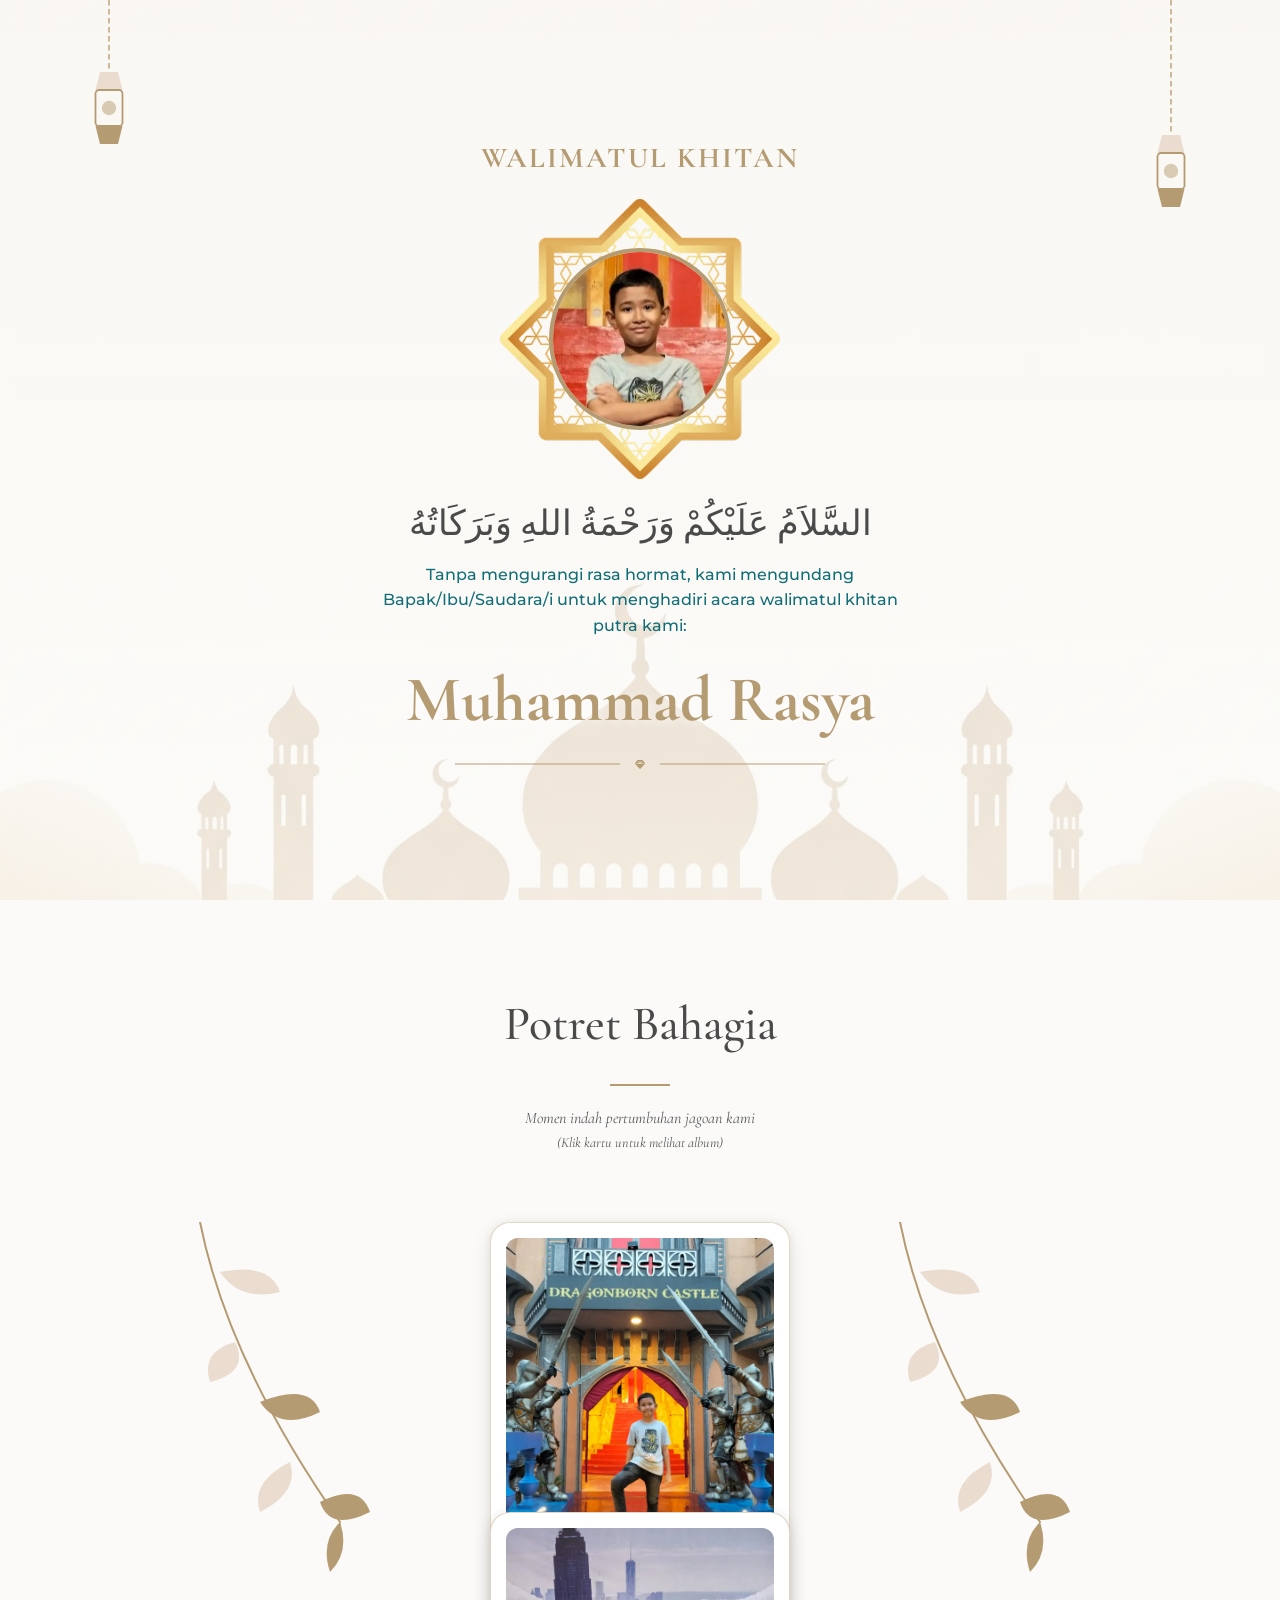
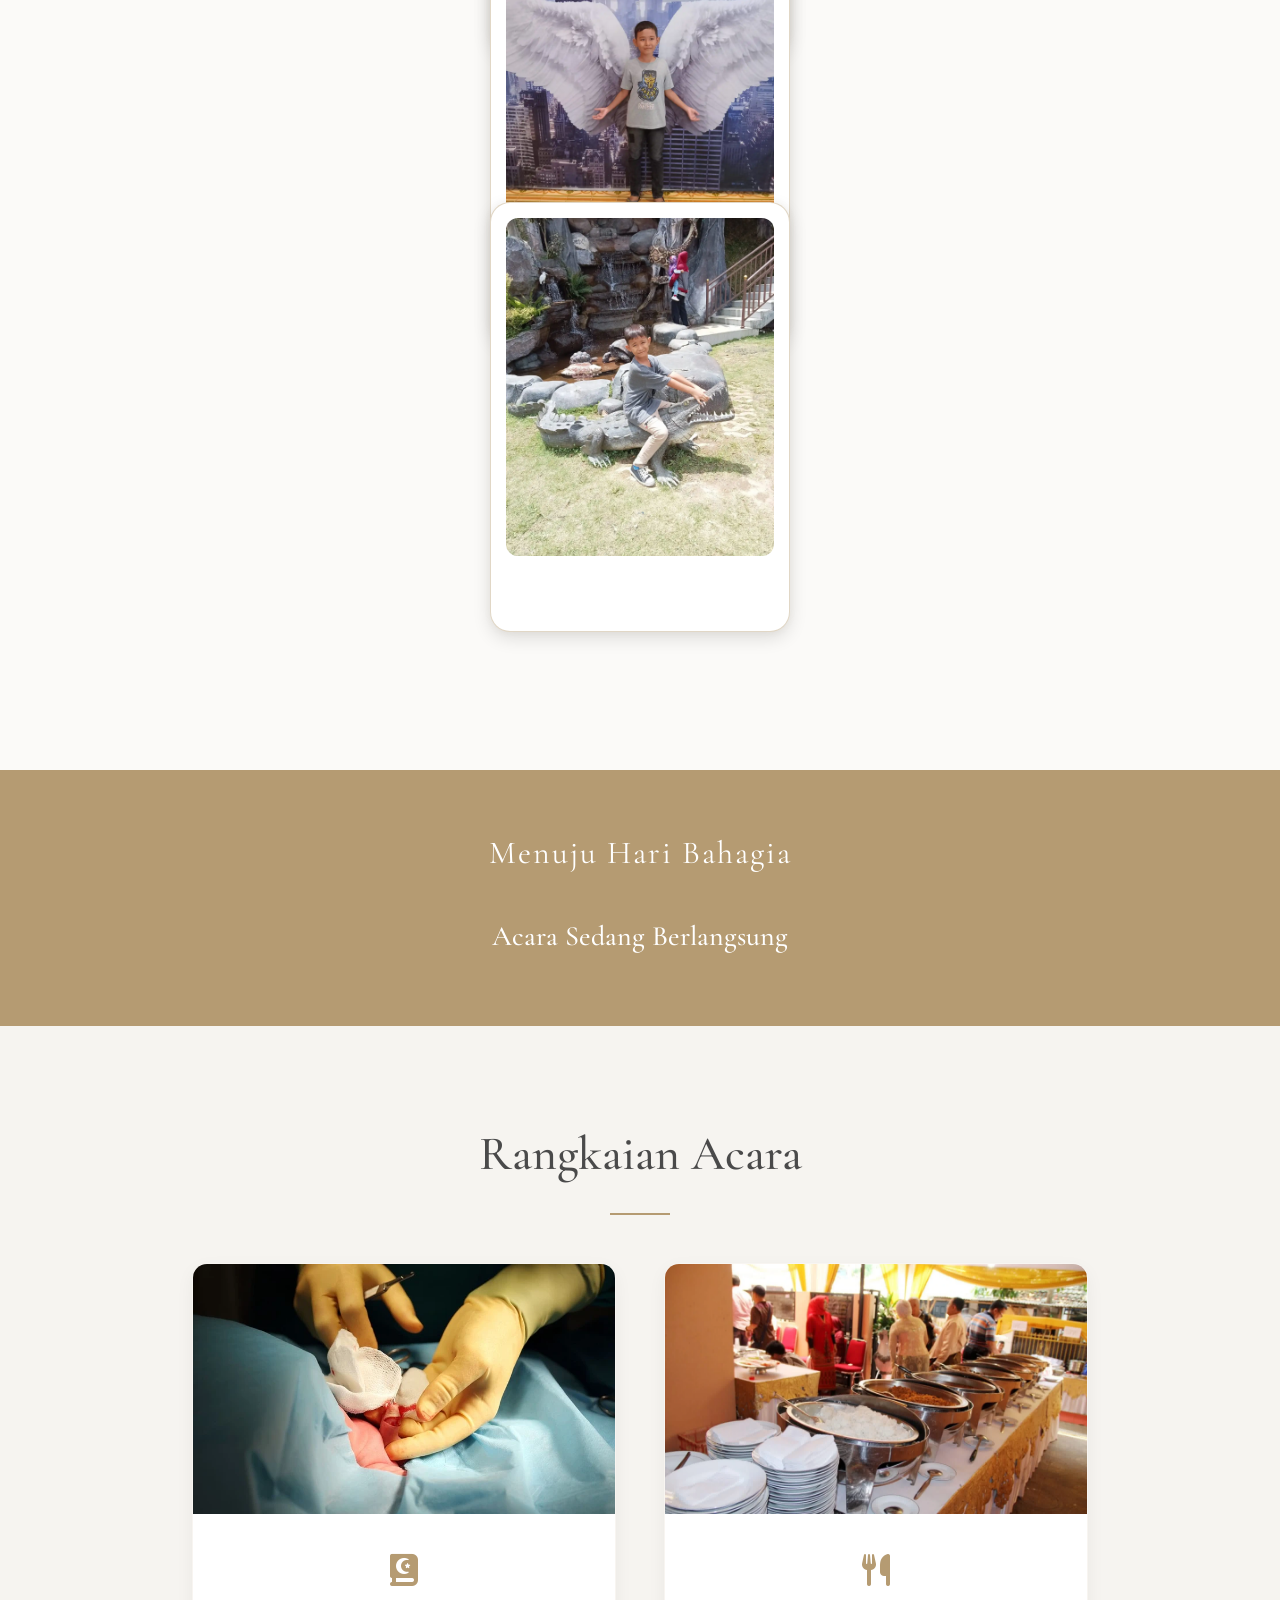
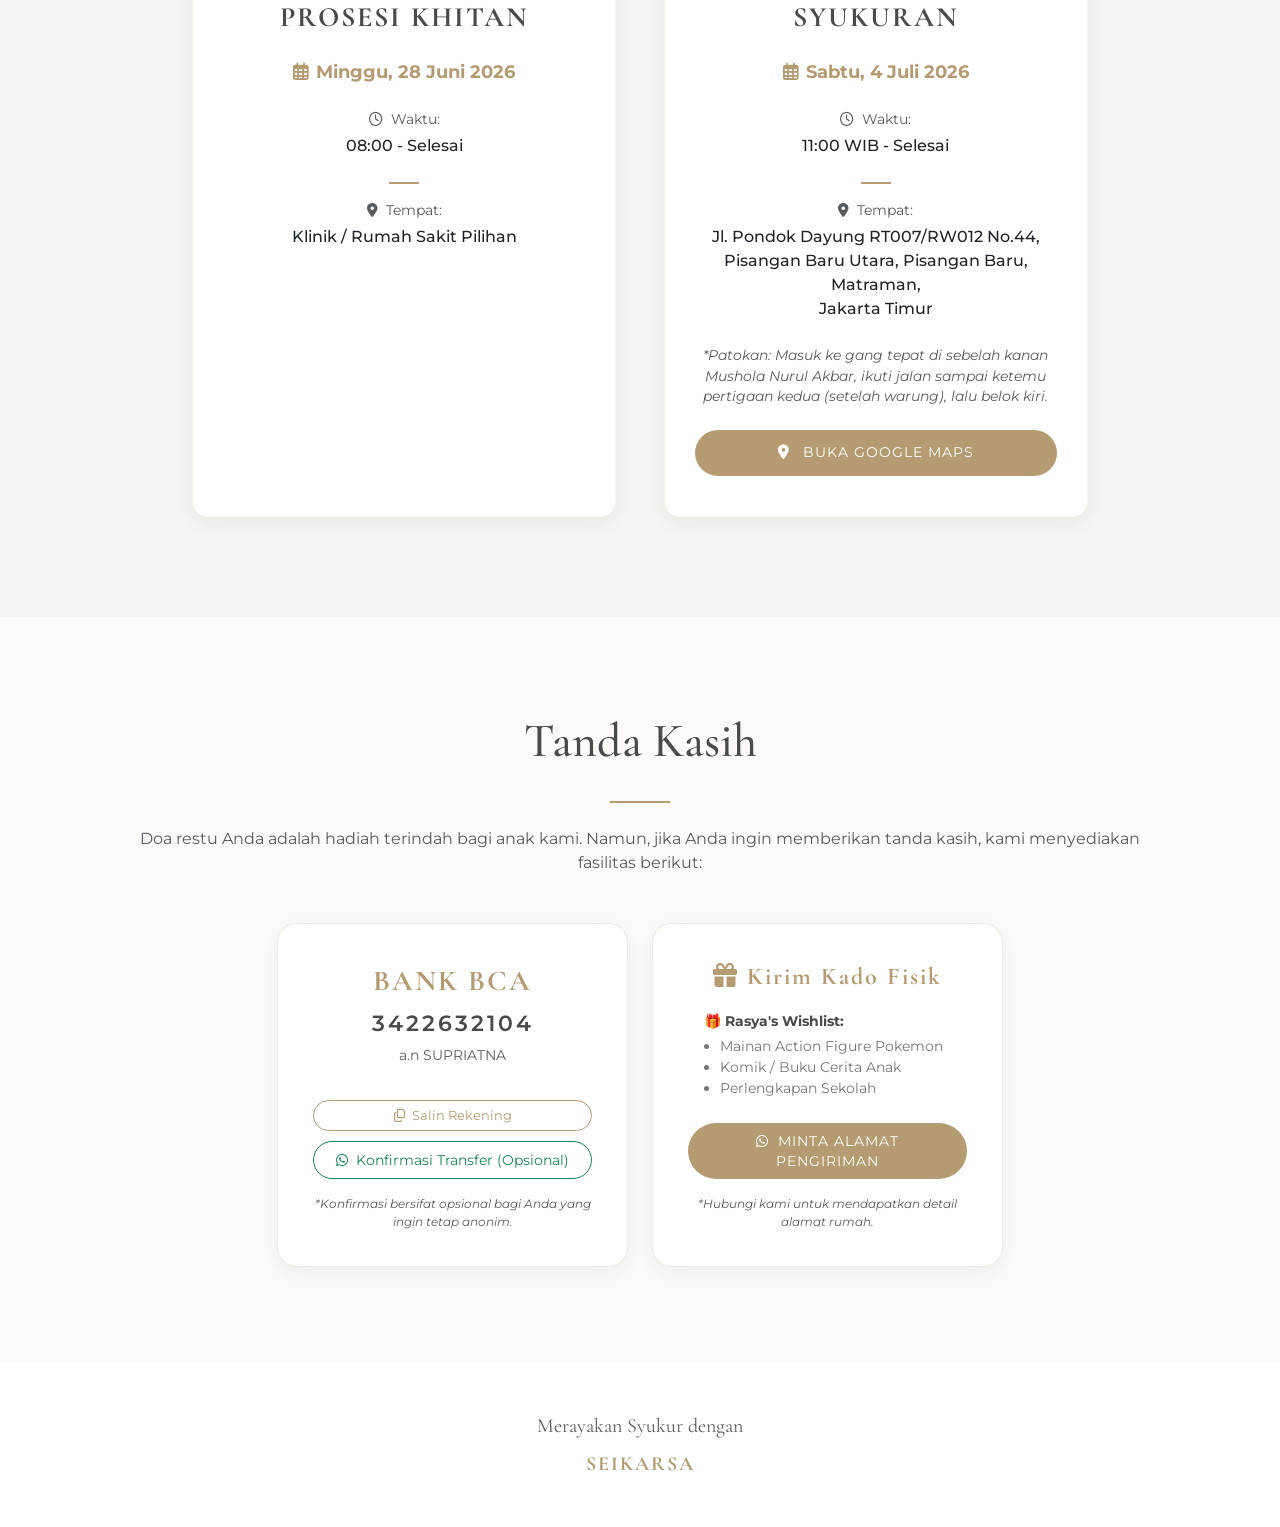
==== index.html @ 9af65dc1 "upload ulang 2" ====
<!DOCTYPE html>
<html lang="id">
<head>
    <meta charset="UTF-8">
    <meta name="viewport" content="width=device-width, initial-scale=1.0">
    <title>Walimatul Khitan Rasya</title>
    <link rel="icon" type="image/png" href="assets/img/logo-seikarsa.webp">
    <link href="https://cdn.jsdelivr.net/npm/bootstrap@5.3.0/dist/css/bootstrap.min.css" rel="stylesheet">
    <link rel="stylesheet" href="https://cdnjs.cloudflare.com/ajax/libs/font-awesome/6.4.0/css/all.min.css">   
    <link rel="preconnect" href="https://fonts.googleapis.com">
    <link rel="preconnect" href="https://fonts.gstatic.com" crossorigin>
    <link href="https://fonts.googleapis.com/css2?family=Cormorant+Garamond:ital,wght@0,300;0,400;0,600;1,400&family=Montserrat:wght@300;400;500;600&display=swap" rel="stylesheet">
    <link rel="stylesheet" href="assets/css/style.css">
    <link rel="preload" as="image" href="assets/img/bg-hero.webp">
</head>
<body>

    <!-- 1. 3D ENVELOPE (COVER) -->
    <!-- AKTIFKAN AMPLOP -->
    <div id="cover-screen" style="display: none;">
        <div class="envelope-wrapper" id="envelope" onclick="openEnvelopeFlap()">
            <div class="envelope-back"></div>
            <div class="envelope-paper">
                <div class="paper-content-inner">
                    <p class="text-uppercase font-serif paper-title" style="color: var(--primary-color);">Tasyakuran Khitanan</p>
                    <h2 class="font-serif paper-names" style="color: var(--dark-color);">Muhammad Rasya Putra Priyatna</h2>
                    <div class="divider small"></div>
                    <p class="text-muted small mb-3">Kepada Yth. Bapak/Ibu/Saudara/i</p>
                    <button class="btn-buka-surat" onclick="event.stopPropagation(); enterWebsite();">
                        <i class="fas fa-envelope-open-text me-2"></i> Buka Undangan
                    </button>
                </div>
            </div>
            <div class="envelope-front-left"></div>
            <div class="envelope-front-right"></div>
            <div class="envelope-front-bottom"></div>
            <div class="envelope-flap"><div class="wax-seal">R</div></div>
            <div class="click-guide font-serif"><i class="fas fa-hand-pointer me-2"></i>Klik segel untuk membuka</div>
        </div>
    </div>

    <!-- Tombol Musik -->
    <div class="music-btn paused" id="musicBtn" onclick="toggleAudio()" style="opacity: 0; pointer-events: none; transition: opacity 1s;">
        <i class="fas fa-compact-disc"></i>
    </div>
    <audio id="bgMusic" loop>
        <source src="https://www.bensound.com/bensound-music/bensound-memories.mp3" type="audio/mpeg">
    </audio>

    <!-- 2. HERO SECTION (TEMA KHITANAN ISLAMI) -->
    <section class="hero-section px-3" id="main-content">
        
        <!-- Ornamen Lampion Gantung Kiri -->
        <svg class="lantern lantern-left" viewBox="0 0 100 250" xmlns="http://www.w3.org/2000/svg">
            <line x1="50" y1="0" x2="50" y2="80" stroke="var(--primary-color)" stroke-width="1.5" stroke-dasharray="6,4"/>
            <path d="M40 80 L60 80 L65 100 L35 100 Z" fill="var(--primary-light)"/>
            <rect x="35" y="100" width="30" height="40" fill="transparent" stroke="var(--primary-color)" stroke-width="2" rx="4"/>
            <path d="M35 140 L65 140 L60 160 L40 160 Z" fill="var(--primary-color)"/>
            <circle cx="50" cy="120" r="8" fill="var(--primary-color)" opacity="0.5"/>
        </svg>

        <!-- Ornamen Lampion Gantung Kanan (Lebih Panjang) -->
        <svg class="lantern lantern-right" viewBox="0 0 100 350" xmlns="http://www.w3.org/2000/svg">
            <line x1="50" y1="0" x2="50" y2="150" stroke="var(--primary-color)" stroke-width="1.5" stroke-dasharray="6,4"/>
            <path d="M40 150 L60 150 L65 170 L35 170 Z" fill="var(--primary-light)"/>
            <rect x="35" y="170" width="30" height="40" fill="transparent" stroke="var(--primary-color)" stroke-width="2" rx="4"/>
            <path d="M35 210 L65 210 L60 230 L40 230 Z" fill="var(--primary-color)"/>
            <circle cx="50" cy="190" r="8" fill="var(--primary-color)" opacity="0.5"/>
        </svg>

        <!-- Container Inti (Class 'reveal' sudah dibuang) -->
        <div class="container text-center position-relative" style="z-index: 2;">
            
            <!-- Judul Atas (Masuk dari atas) -->
            <h3 class="font-serif fw-bold mb-4 text-uppercase anim-top delay-1" style="color: var(--primary-color); letter-spacing: 2px; font-size: clamp(1.2rem, 3vw, 1.8rem);">Walimatul Khitan</h3>
            
            <!-- Bingkai Foto Custom (Masuk sambil memutar) -->
            <div class="mandala-frame mb-4 mx-auto anim-rotate delay-2">
                <img src="assets/img/mandala-star.webp" alt="Frame Mandala" class="frame-img">
                <img src="assets/img/rasya-1.jpg" alt="Foto Jagoan" class="profile-img">
            </div>

            <!-- Teks Arab (Masuk dari kanan) -->
            <h2 class="mb-3 mt-4 anim-right delay-3" style="color: var(--dark-color); font-size: clamp(1.5rem, 4vw, 2.2rem); font-weight: normal;">السَّلاَمُ عَلَيْكُمْ وَرَحْمَةُ اللهِ وَبَرَكَاتُهُ</h2>

            <!-- Kalimat Pengantar (Masuk dari kiri) -->
            <p class="mb-4 mx-auto px-2 anim-left delay-4" style="max-width: 550px; line-height: 1.6; font-size: clamp(0.85rem, 2vw, 1rem); color: #116d76; font-weight: 500;">
                Tanpa mengurangi rasa hormat, kami mengundang Bapak/Ibu/Saudara/i untuk menghadiri acara walimatul khitan putra kami:
            </p>

            <!-- Nama Jagoan (Masuk dari bawah) -->
            <h1 class="names fw-bold mb-2 anim-bottom delay-5" style="color: var(--primary-color); font-size: clamp(2.5rem, 6vw, 4rem);">Muhammad Rasya</h1>

            <!-- Garis Hiasan Bawah (Memanjang dari tengah) -->
            <div class="ornate-divider mx-auto anim-expand delay-5" style="transform-origin: center; display: flex; justify-content: center; width: 0%; overflow: hidden;">
                <i class="fas fa-gem" style="font-size: 10px; color: var(--primary-color);"></i>
            </div>

        </div>
    </section>

    <!-- SECTION GALERI BERTUMPUK -->
    <section class="py-5 mt-5" style="overflow: hidden; background-color: var(--bg-color);">
        <div class="container">
            <div class="text-center scroll-fade-up mb-5">
                <h2 class="section-title font-serif">Potret Bahagia</h2>
                <div class="divider"></div>
                <p class="text-muted fst-italic font-serif px-3">Momen indah pertumbuhan jagoan kami <br> <small>(Klik kartu untuk melihat album)</small></p>
            </div>
            
            <div class="potret-wrapper">
                
                <!-- Ornamen Kiri -->
                <svg class="floral-ornament floral-left" viewBox="0 0 200 400" xmlns="http://www.w3.org/2000/svg">
                    <path d="M10,0 C30,100 80,200 150,300" fill="none" stroke="var(--primary-color)" stroke-width="2" stroke-linecap="round"/>
                    <path d="M30,50 Q80,40 90,70 Q50,80 30,50" fill="var(--primary-light)"/>
                    <path d="M45,120 Q10,130 20,160 Q60,150 45,120" fill="var(--primary-light)"/>
                    <path d="M70,180 Q120,160 130,190 Q90,210 70,180" fill="var(--primary-color)"/>
                    <path d="M100,240 Q60,260 70,290 Q110,270 100,240" fill="var(--primary-light)"/>
                    <path d="M130,280 Q170,260 180,290 Q140,310 130,280" fill="var(--primary-color)"/>
                    <path d="M150,300 Q160,330 140,350 Q130,320 150,300" fill="var(--primary-color)"/>
                </svg>

                <div class="stack-container">
                    <div class="stack-card-wrapper"><div class="stack-card" onclick="openLightbox('masa_kecil')"><img src="assets/img/rasya-2.webp" alt="Masa Kecil"><div class="stack-label"></div></div></div>
                    <div class="stack-card-wrapper"><div class="stack-card" onclick="openLightbox('hobi')"><img src="assets/img/rasya-3.webp" alt="Hobi Rasya"><div class="stack-label"></div></div></div>
                    <div class="stack-card-wrapper"><div class="stack-card" onclick="openLightbox('keluarga')"><img src="assets/img/rasya-4.webp" alt="Keluarga"><div class="stack-label"></div></div></div>
                    <!-- <div class="stack-card-wrapper"><div class="stack-card" onclick="openLightbox('senyum')"><img src="assets/img/rasya-5.webp" alt="Senyum Ceria"><div class="stack-label"></div></div></div> -->
                </div>

                <!-- Ornamen Kanan -->
                <svg class="floral-ornament floral-right" viewBox="0 0 200 400" xmlns="http://www.w3.org/2000/svg">
                    <path d="M10,0 C30,100 80,200 150,300" fill="none" stroke="var(--primary-color)" stroke-width="2" stroke-linecap="round"/>
                    <path d="M30,50 Q80,40 90,70 Q50,80 30,50" fill="var(--primary-light)"/>
                    <path d="M45,120 Q10,130 20,160 Q60,150 45,120" fill="var(--primary-light)"/>
                    <path d="M70,180 Q120,160 130,190 Q90,210 70,180" fill="var(--primary-color)"/>
                    <path d="M100,240 Q60,260 70,290 Q110,270 100,240" fill="var(--primary-light)"/>
                    <path d="M130,280 Q170,260 180,290 Q140,310 130,280" fill="var(--primary-color)"/>
                    <path d="M150,300 Q160,330 140,350 Q130,320 150,300" fill="var(--primary-color)"/>
                </svg>
            </div>
        </div>
    </section>

    <!-- Modal Lightbox Full Album -->
    <div id="lightbox" class="lightbox-overlay" onclick="closeLightbox(event)">
        <span class="close-lightbox" onclick="closeLightbox(event)">&times;</span>
        <span class="nav-arrow prev-arrow" onclick="changeImage(-1, event)">&#10094;</span>
        <div class="lightbox-content-wrapper">
            <img id="lightbox-img" src="" alt="Gallery Full">
            <div id="lightbox-caption" class="font-serif"></div>
            <div class="text-white mt-2 small" id="lightbox-counter"></div>
        </div>
        <span class="nav-arrow next-arrow" onclick="changeImage(1, event)">&#10095;</span>
    </div>

    <!-- 4. COUNTDOWN -->
    <section class="py-5 text-center text-white" style="background-color: var(--primary-color);">
        <div class="container py-3 reveal">
            <h2 class="font-serif fw-normal mb-5" style="letter-spacing: 2px;">Menuju Hari Bahagia</h2>
            <div class="row justify-content-center" id="countdown">
                <div class="col-3 col-md-2"><h2 id="days" class="font-serif fw-bold mb-0" style="font-size: clamp(2rem, 5vw, 3rem);">00</h2><small class="text-uppercase" style="letter-spacing: 2px;">Hari</small></div>
                <div class="col-3 col-md-2"><h2 id="hours" class="font-serif fw-bold mb-0" style="font-size: clamp(2rem, 5vw, 3rem);">00</h2><small class="text-uppercase" style="letter-spacing: 2px;">Jam</small></div>
                <div class="col-3 col-md-2"><h2 id="minutes" class="font-serif fw-bold mb-0" style="font-size: clamp(2rem, 5vw, 3rem);">00</h2><small class="text-uppercase" style="letter-spacing: 2px;">Menit</small></div>
                <div class="col-3 col-md-2"><h2 id="seconds" class="font-serif fw-bold mb-0" style="font-size: clamp(2rem, 5vw, 3rem);">00</h2><small class="text-uppercase" style="letter-spacing: 2px;">Detik</small></div>
            </div>
        </div>
    </section>

    <!-- 5. RANGKAIAN ACARA -->
    <section class="acara-section text-center" id="acara-section">
        <div class="container reveal">
            <h2 class="section-title font-serif acara-title">Rangkaian Acara</h2>
            <div class="divider mb-5"></div>
            <div class="row row-cols-1 row-cols-md-2 g-5 justify-content-center px-3">
                <div class="col col-lg-5 reveal-left">
                    <div class="acara-card">
                        <div class="acara-img-container"><img src="assets/img/khitanan.webp" alt="Khitanan" class="acara-img"></div>
                        <div class="acara-card-body">
                            <i class="fas fa-quran acara-icon"></i>
                            <h3 class="fw-bold mb-4 font-serif text-uppercase" style="letter-spacing: 2px;">Prosesi Khitan</h3>
                            
                            <!-- Tambahan Tanggal -->
                            <p class="fw-bold mb-4" style="color: var(--primary-color); font-size: 1.1rem;">
                                <i class="far fa-calendar-alt me-2"></i>Minggu, 28 Juni 2026
                            </p>

                            <p class="text-muted small mb-1"><i class="far fa-clock me-1"></i> Waktu:</p>
                            <p class="fw-medium text-dark mb-4">08:00 - Selesai</p>
                            <div class="divider small my-3"></div>
                            <p class="text-muted small mb-1"><i class="fas fa-map-marker-alt me-1"></i> Tempat:</p>
                            <p class="fw-medium text-dark mb-0">Klinik / Rumah Sakit Pilihan</p>
                        </div>
                    </div>
                </div>
                <div class="col col-lg-5 reveal-right">
                    <div class="acara-card">
                        <div class="acara-img-container"><img src="assets/img/syukuran.webp" alt="Syukuran" class="acara-img"></div>
                        <div class="acara-card-body">
                            <i class="fas fa-utensils acara-icon"></i>
                            <h3 class="fw-bold mb-4 font-serif text-uppercase" style="letter-spacing: 2px;">Syukuran</h3>
                            
                            <!-- Tambahan Tanggal -->
                            <p class="fw-bold mb-4" style="color: var(--primary-color); font-size: 1.1rem;">
                                <i class="far fa-calendar-alt me-2"></i>Sabtu, 4 Juli 2026
                            </p>

                            <p class="text-muted small mb-1"><i class="far fa-clock me-1"></i> Waktu:</p>
                            <p class="fw-medium text-dark mb-4">11:00 WIB - Selesai</p>
                            <div class="divider small my-3"></div>
                            <p class="text-muted small mb-1"><i class="fas fa-map-marker-alt me-1"></i> Tempat:</p>
                            <p class="fw-medium text-dark mb-4">Jl. Pondok Dayung RT007/RW012 No.44, Pisangan Baru Utara, Pisangan Baru, Matraman, <br> Jakarta Timur</p>
                            
                            <!-- Teks patokan tambahan -->
                            <p class="small text-muted fst-italic mb-3" style="font-size: 0.85rem;">
                                *Patokan: Masuk ke gang tepat di sebelah kanan Mushola Nurul Akbar, ikuti jalan sampai ketemu pertigaan kedua (setelah warung), lalu belok kiri.
                            </p>

                            <!-- Tombol Maps -->
                            <a href="https://maps.app.goo.gl/WzJ2C2fzHNLzPMZr6" target="_blank" class="btn-gold mt-2 w-100">
                                <i class="fas fa-map-marker-alt me-2"></i> BUKA GOOGLE MAPS
                            </a>
                        </div>
                    </div>
                </div>
            </div>
        </div>
    </section>
    <!-- 6. TANDA KASIH (GIFT) -->
    <section class="py-5" style="background-color: var(--bg-color);">
        <div class="container text-center py-5 reveal">
            <h2 class="section-title font-serif">Tanda Kasih</h2>
            <div class="divider mb-4"></div>
            <p class="text-muted mb-5 px-md-5">Doa restu Anda adalah hadiah terindah bagi anak kami. Namun, jika Anda ingin memberikan tanda kasih, kami menyediakan fasilitas berikut:</p>
            
            <div class="row justify-content-center g-4 mx-auto" style="max-width: 900px;">
                
                <!-- KOTAK 1: TRANSFER BANK (Amplop Digital) -->
                <div class="col-12 col-md-5">
                    <div class="gift-card h-100 d-flex flex-column justify-content-center">
                        <div class="gift-bank-name">BANK BCA</div>
                    <div class="gift-rek" id="rek1">3422632104</div>
                    <div class="text-muted small mb-3">a.n SUPRIATNA</div>
                        
                        <div class="d-flex flex-column mt-auto" style="gap: 10px;">
                            <button class="btn-copy-small w-100" onclick="copyRekening('rek1')">
                                <i class="far fa-copy me-1"></i> Salin Rekening
                            </button>
                            
                            <!-- Tombol Konfirmasi WA (Opsional) -->
                            <a href="https://api.whatsapp.com/send?phone=6281219428263&text=Assalamu%27alaikum%2C%20saya%20sudah%20transfer%20tanda%20kasih%20untuk%20Rasya%20atas%20nama%20%5BIsi%20Nama%20Anda%5D.%20Semoga%20berkah%21" target="_blank" class="btn btn-outline-success rounded-pill w-100 py-2" style="font-size: 0.85rem; transition: 0.3s;">
                                <i class="fab fa-whatsapp me-1"></i> Konfirmasi Transfer (Opsional)
                            </a>
                        </div>
                        <p class="mt-3 text-muted fst-italic mb-0" style="font-size: 0.75rem;">*Konfirmasi bersifat opsional bagi Anda yang ingin tetap anonim.</p>
                    </div>
                </div>

                <!-- KOTAK 2: KADO FISIK (Sistem Keamanan Level 2) -->
                <div class="col-12 col-md-5">
                    <div class="gift-card h-100 d-flex flex-column justify-content-center">
                        <div class="gift-bank-name mb-3" style="font-size: 1.5rem;"><i class="fas fa-gift me-2"></i>Kirim Kado Fisik</div>
                        
                        <!-- Wishlist Rasya -->
                        <div class="text-muted small mb-4 text-start px-md-3">
                            <strong style="color: var(--dark-color);">🎁 Rasya's Wishlist:</strong><br>
                            <ul class="mb-0 ps-3 mt-1" style="color: #777;">
                                <li>Mainan Action Figure Pokemon</li>
                                <li>Komik / Buku Cerita Anak</li>
                                <li>Perlengkapan Sekolah</li>
                            </ul>
                        </div>
                        
                        <div class="d-flex flex-column mt-auto">
                            <!-- Tombol Minta Alamat -->
                            <a href="https://api.whatsapp.com/send?phone=6281219428263&text=Assalamu%27alaikum%2C%20saya%20ingin%20mengirimkan%20kado%20fisik%20untuk%20Rasya.%20Boleh%20minta%20info%20alamat%20lengkapnya%3F" target="_blank" class="btn-gold rounded-pill w-100 py-2 text-center" style="font-size: 0.85rem; padding: 5px 15px;">
                                <i class="fab fa-whatsapp me-1"></i> Minta Alamat Pengiriman
                            </a>
                        </div>
                        <p class="mt-3 text-muted fst-italic mb-0" style="font-size: 0.75rem;">*Hubungi kami untuk mendapatkan detail alamat rumah.</p>
                    </div>
                </div>

            </div>
        </div>
    </section>


    <footer class="text-center py-5" style="background-color: white;">
        <p class="mb-0 text-muted font-serif fs-5">Merayakan Syukur dengan <br><span class="fw-bold mt-2 d-inline-block" style="color: var(--primary-color); letter-spacing: 2px;">SEIKARSA</span></p>
    </footer>

    <script src="https://cdn.jsdelivr.net/npm/bootstrap@5.3.0/dist/js/bootstrap.bundle.min.js"></script>
    <script src="assets/js/main.js" defer></script>
</body>
</html>
---- assets/css/style.css ----
:root {
            --primary-color: #b59b72; 
            --primary-light: #eaddcf; 
            --dark-color: #4a4a4a;
            --bg-color: #fbfaf8; 
            --card-bg: #ffffff;
            --envelope-bg: #a68c69; 
            --envelope-dark: #8c7353;
            --envelope-light: #bfaa87;
        }

        html { scroll-behavior: smooth; overflow-x: hidden; }
        body { font-family: 'Montserrat', sans-serif; background-color: var(--bg-color); color: var(--dark-color); overflow-x: hidden; overflow-y: hidden; }
        h1, h2, h3, .font-serif { font-family: 'Cormorant Garamond', serif; }

        .fs-small{
        font-size:0.75rem;
        }

        .text-gold{
        color:var(--primary-color);
        }

        .letter-spacing-2{
        letter-spacing:2px;
        }

        /* =========================================
           SCROLL ANIMATIONS (Dioptimalkan via JS Observer)
           ========================================= */
        .reveal { opacity: 0; transform: translateY(50px); transition: all 0.8s cubic-bezier(0.5, 0, 0, 1); }
        .reveal.active { opacity: 1; transform: translateY(0); }
        
        .reveal-left { opacity: 0; transform: translateX(-50px); transition: all 0.8s cubic-bezier(0.5, 0, 0, 1); }
        .reveal-left.active { opacity: 1; transform: translateX(0); }
        
        .reveal-right { opacity: 0; transform: translateX(50px); transition: all 0.8s cubic-bezier(0.5, 0, 0, 1); }
        .reveal-right.active { opacity: 1; transform: translateX(0); }

        .reveal-zoom { opacity: 0; transform: scale(0.8); transition: all 0.8s cubic-bezier(0.5, 0, 0, 1); }
        .reveal-zoom.active { opacity: 1; transform: scale(1); }

        /* =========================================
           3D ENVELOPE ANIMATION
           ========================================= */
        #cover-screen {
            position: fixed; top: 0; left: 0; width: 100vw; height: 100vh;
            background: linear-gradient(rgba(0,0,0,0.7), rgba(0,0,0,0.9)), url('https://images.unsplash.com/photo-1584551246679-0daf3d275d05?q=80&w=2070&auto=format&fit=crop') center/cover;
            z-index: 9999; display: flex; justify-content: center; align-items: center;
            transition: opacity 1s ease, transform 1s ease, visibility 1s ease; 
            width: 100vw; 
            height: 100dvh;
        }
        /* =========================================
           POTRET BAHAGIA (STACKED CARDS + DEKORASI BUNGA LEMES)
           ========================================= */
        .potret-wrapper { position: relative; max-width: 900px; margin: 0 auto; display: flex; justify-content: center; }

        .floral-ornament { position: absolute; top: 20px; width: 200px; height: auto; z-index: 1; opacity: 1; pointer-events: none; }
        .floral-left { left: 0; transform-origin: top left; animation: lemesLeft 6s ease-in-out infinite; }
        .floral-right { right: 0; transform-origin: top right; animation: lemesRight 7s ease-in-out infinite; }

        @media (max-width: 768px) {
            .floral-ornament { width: 120px; opacity: 1; } 
            .floral-left { left: -20px; } .floral-right { right: -20px; }
        }

        .stack-container { margin: 0 auto; max-width: 500px; padding-bottom: 250px; width: 100%; position: relative; z-index: 5; }
        
        /* Modifikasi transisi wrapper agar mendukung scale */
        .stack-card-wrapper { display: flex; justify-content: center; align-items: center; position: relative; padding-top: 20px; margin-bottom: -160px; transition: transform 0.5s cubic-bezier(0.175, 0.885, 0.32, 1.275), z-index 0.1s; will-change: transform; }
        
        .stack-card-wrapper:nth-child(1) { z-index: 1; } .stack-card-wrapper:nth-child(2) { z-index: 2; } .stack-card-wrapper:nth-child(3) { z-index: 3; } .stack-card-wrapper:nth-child(4) { z-index: 4; }
        
        /* Auto Focus: Diperkecil menjadi 1.05 agar tidak kegedean */
        .stack-card-wrapper.focus-card {
            z-index: 50 !important;
            transform: scale(1.05); 
        }
        .stack-card-wrapper.focus-card .stack-card {
            box-shadow: 0 6px 18px rgba(0,0,0,0.22), 0 0 12px rgba(181, 155, 114, 0.25);
            border-color: var(--primary-color);
        }

        .stack-card { width: 300px; height: 430px; display: flex; flex-direction: column; justify-content: center; align-items: center; border-radius: 20px; background: var(--card-bg); border: 1px solid rgba(181, 155, 114, 0.4); box-shadow: 0 6px 18px rgba(0, 0, 0, 0.12), 0 0 8px rgba(181, 155, 114, 0.08); transform-origin: center center; padding: 15px; cursor: pointer; animation: cardPopUp linear both; animation-timeline: view(); animation-range: entry 10% cover 60%; transition: box-shadow 0.4s ease; will-change: transform; }
        .stack-card img { width: 100%; height: 85%; object-fit: cover; border-radius: 12px; pointer-events: none; }
        .stack-label { height: 15%; display: flex; align-items: center; justify-content: center; font-family: 'Cormorant Garamond', serif; color: var(--primary-color); font-size: 1.2rem; letter-spacing: 2px; text-transform: uppercase; font-weight: 600; }
        
        /* MENGHILANGKAN OPACITY: Dibuat solid 100% dari awal sampai akhir */
        @keyframes cardPopUp { from { transform: translateY(200px) rotate(0deg); } to { transform: translateY(0px) rotate(-8deg); } }
        .stack-card-wrapper:nth-child(even) .stack-card { animation: cardPopUpRight linear both; animation-timeline: view(); animation-range: entry 10% cover 60%; }
        @keyframes cardPopUpRight { from { transform: translateY(200px) rotate(0deg); } to { transform: translateY(0px) rotate(8deg); } }

        /* LIGHTBOX GALLERY CATEGORY */
        .lightbox-overlay { display: none; position: fixed; z-index: 999999; left: 0; top: 0; width: 100%; height: 100%; background-color: rgba(0, 0, 0, 0.9); backdrop-filter: blur(5px); justify-content: center; align-items: center; opacity: 0; transition: opacity 0.4s ease; }
        .lightbox-overlay.show { display: flex; opacity: 1; }
        .lightbox-content-wrapper { position: relative; text-align: center; max-width: 90%; max-height: 85vh; }
        #lightbox-img { max-width: 100%; max-height: 75vh; border-radius: 10px; box-shadow: 0 0 15px rgba(0,0,0,0.35); border: 2px solid var(--primary-color); object-fit: contain; animation: zoomInLightBox 0.3s ease; }
        @keyframes zoomInLightBox { from { transform: scale(0.9); opacity: 0; } to { transform: scale(1); opacity: 1; } }
        #lightbox-caption { color: white; font-size: 1.5rem; margin-top: 15px; letter-spacing: 3px; text-transform: uppercase; text-shadow: 0 2px 4px rgba(0,0,0,0.8); }
        .close-lightbox { position: absolute; top: 20px; right: 30px; color: white; font-size: 45px; cursor: pointer; z-index: 100000; transition: color 0.3s, transform 0.3s; }
        .close-lightbox:hover { color: var(--primary-color); transform: scale(1.1); }
        .nav-arrow { cursor: pointer; position: absolute; top: 50%; transform: translateY(-50%); width: 50px; height: 50px; display: flex; justify-content: center; align-items: center; color: white; font-size: 25px; transition: all 0.3s; user-select: none; background-color: rgba(255, 255, 255, 0.1); border: 1px solid rgba(255, 255, 255, 0.3); border-radius: 50%; z-index: 100000; }
        .nav-arrow:hover { background-color: var(--primary-color); border-color: var(--primary-color); box-shadow: 0 0 15px rgba(181, 155, 114, 0.5); }
        .prev-arrow { left: 30px; } .next-arrow { right: 30px; }
        @media (max-width: 768px) { .nav-arrow { width: 40px; height: 40px; font-size: 20px; } .prev-arrow { left: 10px; } .next-arrow { right: 10px; } }
        .fade-out-cover { opacity: 0 !important; transform: scale(1.05); visibility: hidden; pointer-events: none; }

        .envelope-wrapper { position: relative; width: 90vw; max-width: 650px; height: 60vw; max-height: 400px; perspective: 1500px; margin: 0 auto; }
        .envelope-back { position: absolute; top: 0; left: 0; width: 100%; height: 100%; background-color: #5c4b37; border-radius: 8px; box-shadow: 0 10px 25px rgba(0,0,0,0.35); z-index: 1; }
        .envelope-paper {
            position: absolute; top: 5%; left: 5%; width: 90%; height: 90%; background-color: #fff;
            border-radius: 8px; z-index: 2; display: flex; flex-direction: column; justify-content: center; align-items: center; text-align: center; box-shadow: 0 0 15px rgba(0,0,0,0.3); padding: 20px;
        }
        .paper-content-inner { opacity: 0; transform: translateY(15px); transition: opacity 0.6s ease, transform 0.6s ease; width: 100%; }
        .paper-title { font-size: clamp(0.8rem, 2vw, 1.1rem); margin-bottom: 5px; }
        .paper-names { font-size: clamp(1.8rem, 6vw, 3.2rem); margin: 10px 0; font-weight: 600; }

        .envelope-front-left { position: absolute; top: 0; left: 0; width: 100%; height: 100%; pointer-events: none; background-color: var(--envelope-bg); clip-path: polygon(0 0, 52% 50%, 0 100%); z-index: 3; border-radius: 8px 0 0 8px; }
        .envelope-front-right { position: absolute; top: 0; left: 0; width: 100%; height: 100%; pointer-events: none; background-color: var(--envelope-bg); clip-path: polygon(100% 0, 100% 100%, 48% 50%); z-index: 3; border-radius: 0 8px 8px 0; }
        .envelope-front-bottom { position: absolute; top: 0; left: 0; width: 100%; height: 100%; pointer-events: none; background-color: var(--envelope-light); clip-path: polygon(0 100%, 50% 48%, 100% 100%); z-index: 4; border-radius: 0 0 8px 8px; }
        .envelope-flap { position: absolute; top: 0; left: 0; width: 100%; height: 100%; background-color: var(--envelope-dark); clip-path: polygon(0 0, 100% 0, 50% 52%); z-index: 5; border-radius: 8px 8px 0 0; transform-origin: top; transform-style: preserve-3d; transition: transform 0.8s cubic-bezier(0.4, 0, 0.2, 1); cursor: pointer; will-change: transform;}

        .wax-seal {
            position: absolute; top: 52%; left: 50%; transform: translate(-50%, -50%);
            width: clamp(55px, 12vw, 80px); height: clamp(55px, 12vw, 80px);
            background: radial-gradient(circle, #d4af37, #9c7b16); border-radius: 50%;
            box-shadow: 0 3px 10px rgba(0,0,0,0.35), inset 0 1px 3px rgba(255,255,255,0.4);
            display: flex; justify-content: center; align-items: center; color: white; font-family: 'Cormorant Garamond', serif; font-size: clamp(1.2rem, 3vw, 2rem); font-weight: bold; z-index: 6; transition:
            transform .3s ease,
            opacity .3s ease;
        }

        .envelope-flap:hover .wax-seal { transform: translate(-50%, -50%) scale(1.1); }
        .click-guide { position: absolute; bottom: -50px; left: 50%; transform: translateX(-50%); color: white; letter-spacing: 2px; font-size: clamp(0.7rem, 2vw, 0.9rem); animation: pulse 2s infinite; white-space: nowrap; }

        .btn-buka-surat { background-color: var(--primary-color); color: white; border: none; padding: clamp(8px, 2vw, 12px) clamp(20px, 4vw, 35px); border-radius: 30px; font-size: clamp(0.8rem, 2vw, 1rem); letter-spacing: 1px; margin-top: 15px; cursor: pointer; transition: all 0.3s ease; box-shadow: 0 5px 15px rgba(181, 155, 114, 0.4); pointer-events: auto; }
        .btn-buka-surat:hover { background-color: #9c845e; transform: translateY(-3px); }

        .envelope-opened .envelope-wrapper { cursor: default; }
        .envelope-opened .envelope-flap { transform: rotateX(180deg); z-index: 1; cursor: default; pointer-events: none; }
        .envelope-opened .wax-seal, .envelope-opened .click-guide { opacity: 0; pointer-events: none; }
        .envelope-opened .envelope-paper { animation: pullOutPaper 2s forwards 0.3s cubic-bezier(0.25, 1, 0.5, 1); }
        @keyframes pullOutPaper { 0% { transform: translateY(0) scale(1); z-index: 2; } 40% { transform: translateY(-110%) scale(1); z-index: 2; } 41% { transform: translateY(-110%) scale(1); z-index: 10; } 100% { transform: translateY(-15%) scale(1.15); z-index: 10; box-shadow: 0 12px 30px rgba(0,0,0,0.35); } }
        .envelope-opened .paper-content-inner { transition-delay: 2.1s; opacity: 1; transform: translateY(0); }

        /* =========================================
           KOMPONEN UMUM & HERO (TEMA KHITANAN)
           ========================================= */
        .hero-section { 
            min-height: 100vh; 
            display: flex; 
            flex-direction: column; 
            justify-content: center; 
            align-items: center; 
            text-align: center; 
            background: linear-gradient(rgba(251, 250, 248, 0.85), rgba(251, 250, 248, 0.85)), url('/assets/img/bg-hero.webp') center/cover no-repeat;
            position: relative;
            overflow: hidden;
            padding-top: 80px;
            padding-bottom: 50px;
        }
        
        /* Posisi Lampion Gantung & Animasi Ayun */
        .lantern { 
            position: absolute; 
            top: 0; 
            width: clamp(60px, 12vw, 90px); 
            z-index: 1; 
            transform-origin: top center; 
            animation: swing-lantern 4s ease-in-out infinite; 
        }
        .lantern-left { left: 5%; }
        .lantern-right { right: 5%; animation-delay: -2s; } /* Jeda minus agar ayunannya selang-seling */

        @keyframes swing-lantern {
            0% { transform: rotate(-8deg); }
            50% { transform: rotate(8deg); }
            100% { transform: rotate(-8deg); }
        }

        /* Desain Bingkai Mandala Custom */
        .mandala-frame {
            position: relative;
            width: clamp(220px, 50vw, 280px);
            height: clamp(220px, 50vw, 280px);
            margin: 0 auto;
            display: flex;
            align-items: center;
            justify-content: center;
        }
        .frame-img { position: absolute; width: 100%; height: 100%; object-fit: contain; z-index: 1; }
        .profile-img { position: relative; width: 65%; height: 65%; border-radius: 50%; object-fit: cover; z-index: 2; border: 4px solid var(--primary-color); }

        /* Teks & Garis Hiasan */
        .names { font-family: 'Cormorant Garamond', serif; margin: 15px 0; text-shadow: 2px 2px 10px rgba(255,255,255,0.7); }
        .ornate-divider { display: flex; align-items: center; justify-content: center; margin: 20px auto; width: 80%; max-width: 400px; }
        .ornate-divider::before, .ornate-divider::after { content: ""; height: 1.5px; flex-grow: 1; background-color: var(--primary-color); margin: 0 15px; opacity: 0.5; }

        .section-title { font-size: clamp(2.2rem, 4vw, 3rem); color: var(--dark-color); margin-bottom: 30px; text-align: center; }
        .divider { width: 60px; height: 2px; background-color: var(--primary-color); margin: 20px auto; }
        .divider.small { width: 30px; margin: 10px auto; }

        /* =========================================
           SEQUENTIAL ENTRANCE ANIMATIONS (HERO)
           ========================================= */
        /* Status awal: Sembunyikan semua elemen sebelum tombol dibuka */
        .anim-top, .anim-bottom, .anim-left, .anim-right, .anim-rotate, .anim-expand { 
            visibility: hidden; 
        }

        /* Begitu class start-anim masuk, buat jadi terlihat dan jalankan animasi */
        .start-anim .anim-top, .start-anim .anim-bottom, .start-anim .anim-left, .start-anim .anim-right, .start-anim .anim-rotate, .start-anim .anim-expand {
            visibility: visible;
        }

        /* Gunakan "both" agar elemen tertahan di titik awal (transparan) selama masa delay */
        .start-anim .anim-top { animation: fade-in-top 1s cubic-bezier(0.25, 1, 0.5, 1) both; }
        .start-anim .anim-bottom { animation: fade-in-bottom 1s cubic-bezier(0.25, 1, 0.5, 1) both; }
        .start-anim .anim-left { animation: fade-in-left 1s cubic-bezier(0.25, 1, 0.5, 1) both; }
        .start-anim .anim-right { animation: fade-in-right 1s cubic-bezier(0.25, 1, 0.5, 1) both; }
        .start-anim .anim-rotate { animation: rotate-in-center 1.2s cubic-bezier(0.25, 1, 0.5, 1) both; }
        .start-anim .anim-expand { animation: expand-center 1s cubic-bezier(0.25, 1, 0.5, 1) both; }

        /* Urutan kedatangan (Delay) */
        .start-anim .delay-1 { animation-delay: 0.2s; } /* Judul */
        .start-anim .delay-2 { animation-delay: 0.4s; } /* Bingkai Foto */
        .start-anim .delay-3 { animation-delay: 0.7s; } /* Teks Arab */
        .start-anim .delay-4 { animation-delay: 0.9s; } /* Pengantar */
        .start-anim .delay-5 { animation-delay: 1.1s; } /* Nama Rasya & Garis */

        /* Keyframes Gerakan */
        @keyframes fade-in-top { 0% { opacity: 0; transform: translateY(-50px); } 100% { opacity: 1; transform: translateY(0); } }
        @keyframes fade-in-bottom { 0% { opacity: 0; transform: translateY(50px); } 100% { opacity: 1; transform: translateY(0); } }
        @keyframes fade-in-left { 0% { opacity: 0; transform: translateX(-50px); } 100% { opacity: 1; transform: translateX(0); } }
        @keyframes fade-in-right { 0% { opacity: 0; transform: translateX(50px); } 100% { opacity: 1; transform: translateX(0); } }
        @keyframes rotate-in-center { 0% { opacity: 0; transform: scale(0.2) rotate(-180deg); } 100% { opacity: 1; transform: scale(1) rotate(0deg); } }
        @keyframes expand-center { 0% { width: 0%; opacity: 0; } 100% { width: 80%; opacity: 1; } }
        
        .btn-gold { background-color: var(--primary-color); color: white; border-radius: 50px; padding: 12px 35px; letter-spacing: 1px; text-transform: uppercase; font-size: 0.9rem; transition: all 0.3s ease; border: none; text-decoration: none; display: inline-block; }
        .btn-gold:hover { background-color: #9c845e; color: white; transform: translateY(-3px); box-shadow: 0 5px 12px rgba(181, 155, 114, 0.3); }
        
        @keyframes pulse { 0% { transform: scale(1) translateX(-50%); } 50% { transform: scale(1.05) translateX(-50%); } 100% { transform: scale(1) translateX(-50%); } }
        
        .music-btn { position: fixed; bottom: 30px; right: 30px; background-color: var(--primary-color); color: white; width: 55px; height: 55px; border-radius: 50%; display: flex; align-items: center; justify-content: center; font-size: 22px; z-index: 999; box-shadow: 0 4px 10px rgba(0,0,0,0.18); cursor: pointer; animation: spin 4s linear infinite; will-change: transform; }
        .music-btn.paused { animation: none; }
        @keyframes spin { 100% { transform: rotate(360deg); } }

        /* =========================================
           RANGKAIAN ACARA
           ========================================= */
        .acara-section { padding: 100px 0; background-color: #f6f4f0; }
        .acara-card { background-color: var(--card-bg); border-radius: 15px; overflow: hidden; box-shadow: 0 6px 18px rgba(0,0,0,0.05); transition: transform 0.3s ease; height: 100%; border: 1px solid rgba(181, 155, 114, 0.1); }
        .acara-card:hover { transform: translateY(-10px); box-shadow: 0 8px 20px rgba(181, 155, 114, 0.2); }
        .acara-img-container { height: 250px; overflow: hidden; }
        .acara-img { width: 100%; height: 100%; object-fit: cover; transition: transform 0.5s ease; }
        .acara-card:hover .acara-img { transform: scale(1.1); }
        .acara-card-body { padding: 40px 30px; }
        .acara-icon { font-size: 2rem; color: var(--primary-color); margin-bottom: 15px; }
        
        /* =========================================
           WEDDING GIFT -> TANDA KASIH
           ========================================= */
        .gift-card-wrapper { margin: 3rem auto; width: 100%; max-width: 500px; }
        .gift-card { background: var(--card-bg); border-radius: 20px; box-shadow: 0 6px 18px rgba(0,0,0,0.05); padding: 35px; text-align: center; border: 1px solid rgba(181, 155, 114, 0.2); }
        .gift-bank-name { font-family: 'Cormorant Garamond', serif; color: var(--primary-color); font-size: 1.8rem; font-weight: bold; margin-bottom: 5px; letter-spacing: 2px; }
        .gift-rek { font-family: 'Montserrat', sans-serif; font-size: 1.4rem; font-weight: 600; color: var(--dark-color); letter-spacing: 3px; margin-bottom: 5px; }
        .btn-copy-small { background-color: transparent; border: 1px solid var(--primary-color); color: var(--primary-color); padding: 5px 15px; border-radius: 20px; font-size: 0.8rem; transition: 0.3s; margin-top: 10px; }
        .btn-copy-small:hover { background-color: var(--primary-color); color: #fff; }

        /* =========================================
           RSVP - BOOK ANIMATION 3D
           ========================================= */
        .book-container { position: relative; width: 100%; max-width: 450px; height: 500px; margin: 0 auto; perspective: 1500px; }
        .book { position: absolute; width: 100%; height: 100%; transform-style: preserve-3d; transition: transform 1.2s cubic-bezier(0.25, 1, 0.5, 1); }
        .book.open { transform: translateX(50%); }
        .book-cover { position: absolute; width: 100%; height: 100%; top: 0; left: 0; z-index: 10; transform-origin: left center; transition: transform 1.2s cubic-bezier(0.25, 1, 0.5, 1); transform-style: preserve-3d; }
        .book.open .book-cover { transform: rotateY(-180deg); }
        .book-cover-front, .book-cover-back { position: absolute; width: 100%; height: 100%; top: 0; left: 0; backface-visibility: hidden; border-radius: 5px 15px 15px 5px; }
        .book-cover-front { background-color: var(--envelope-bg); border: 2px solid var(--primary-color); display: flex; flex-direction: column; justify-content: center; align-items: center; box-shadow: 3px 3px 12px rgba(0,0,0,0.3); }
        .book-cover-back { background-color: #f6f4f0; transform: rotateY(180deg); border-radius: 15px 5px 5px 15px; }
        .book-page { position: absolute; width: 100%; height: 100%; top: 0; left: 0; z-index: 5; background-color: #fff; border-radius: 5px 15px 15px 5px; padding: 35px; border-left: 2px solid rgba(0,0,0,0.05); display: flex; flex-direction: column; justify-content: center; align-items: center; text-align: center; }
        
        @media (max-width: 768px) { .book.open { transform: translateX(0); } .book.open .book-cover { transform: rotateY(-105deg); } }
        @media(max-width:768px){

            .lightbox-overlay{
                backdrop-filter:none;
                background:rgba(0,0,0,0.95);
            }

            .stack-card-wrapper.focus-card{
                transform:scale(1.01);
            }

        }
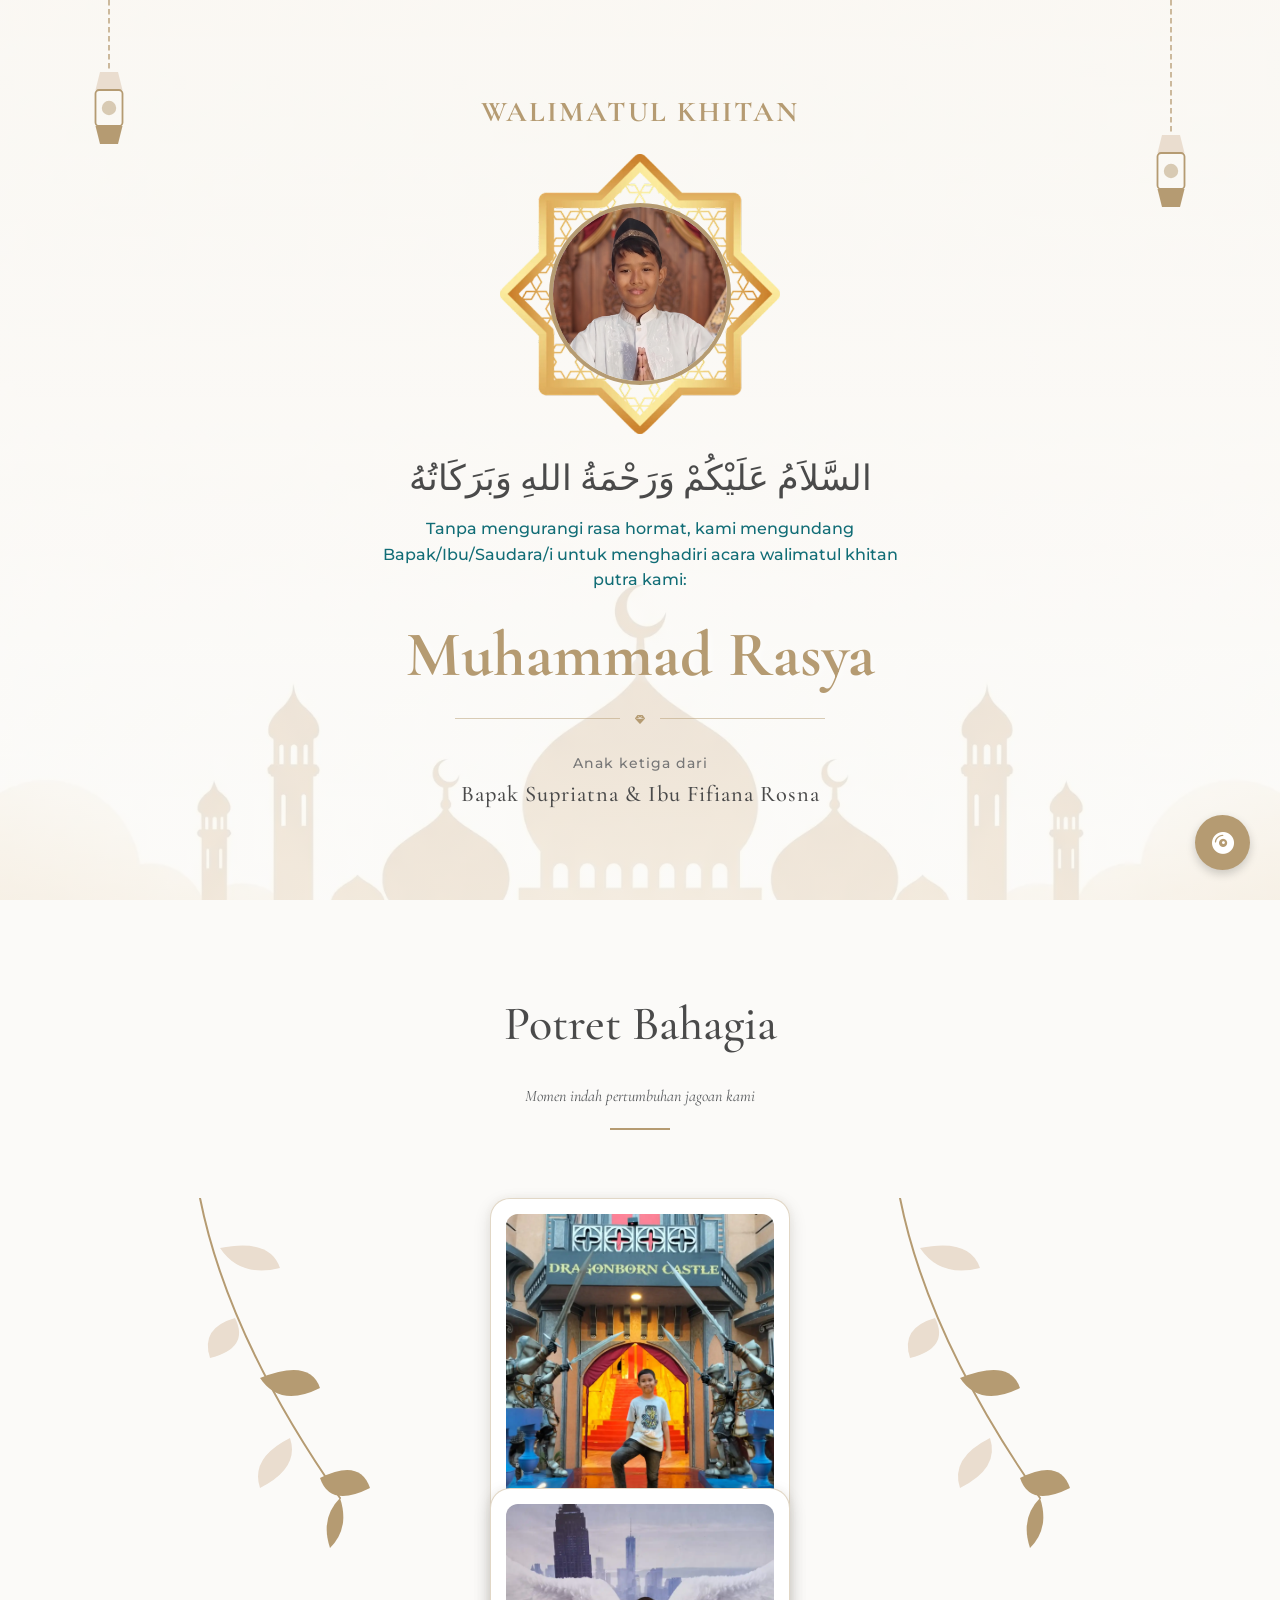
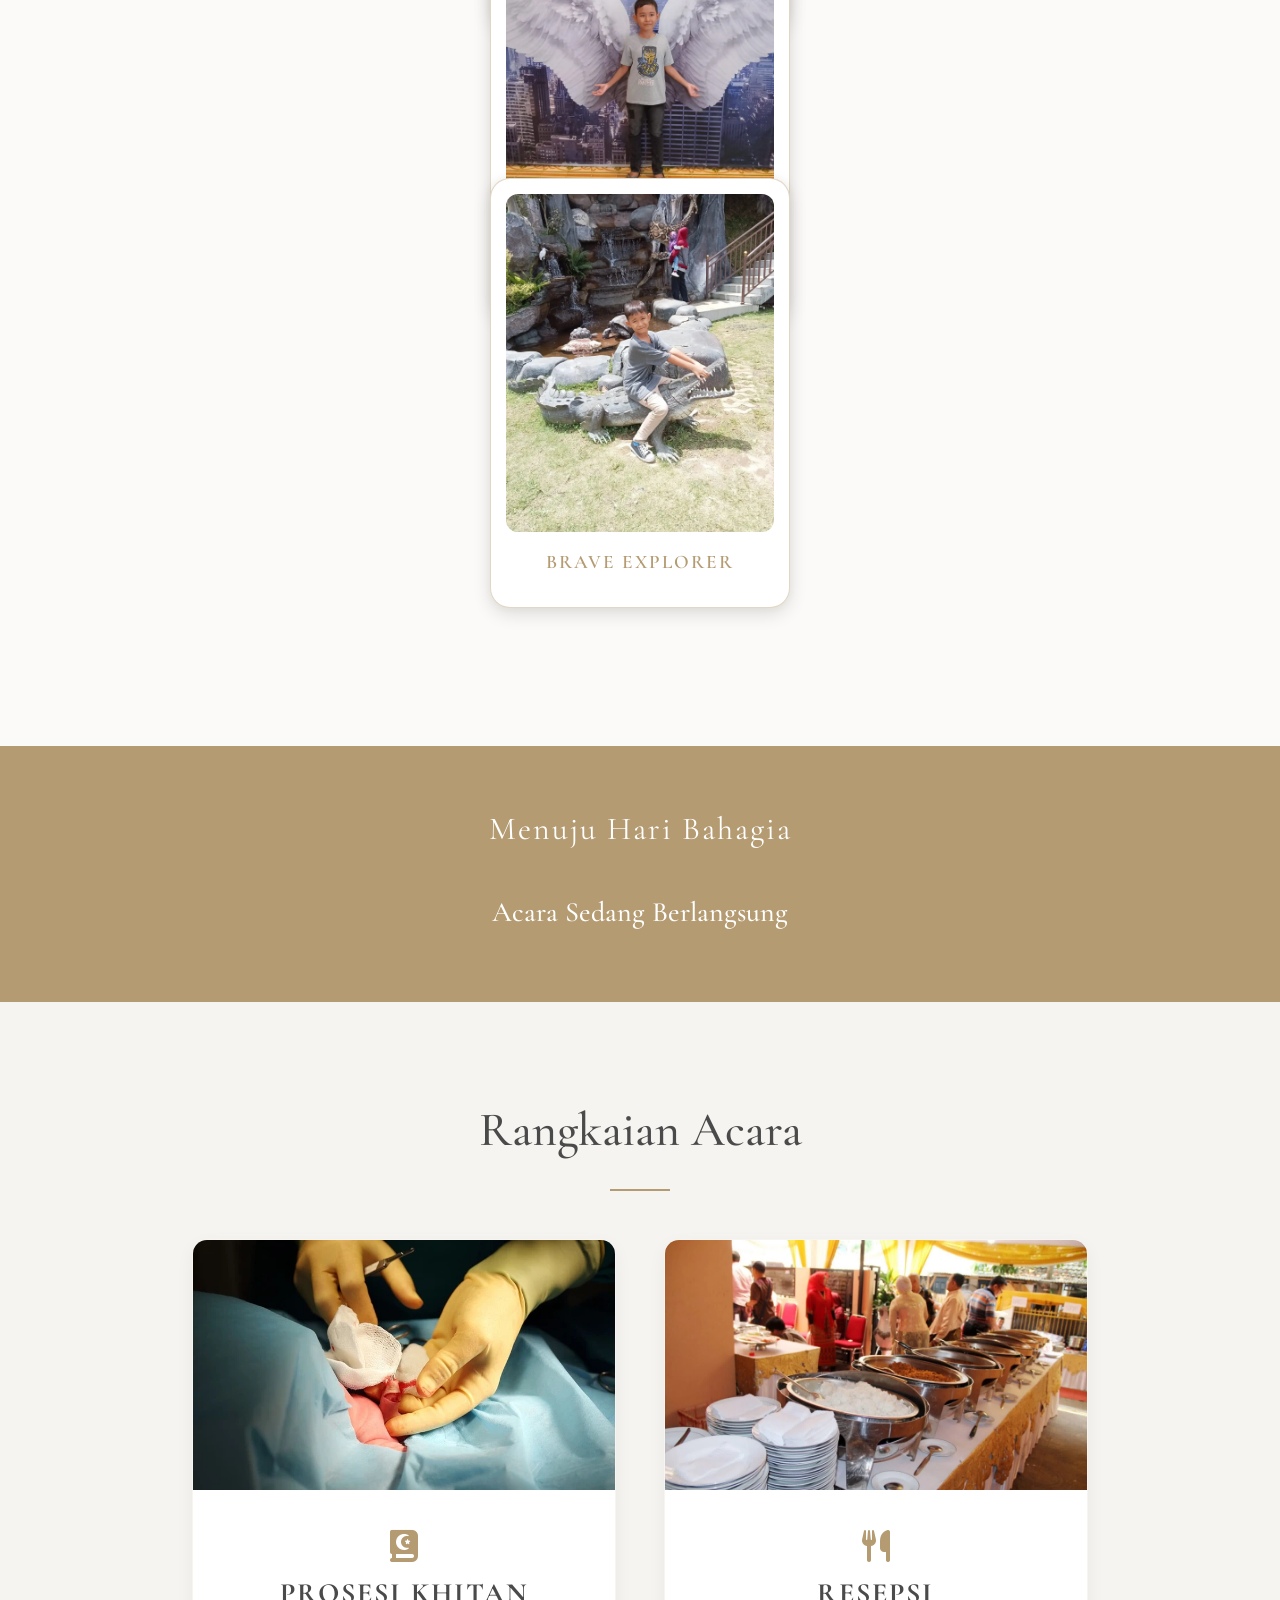
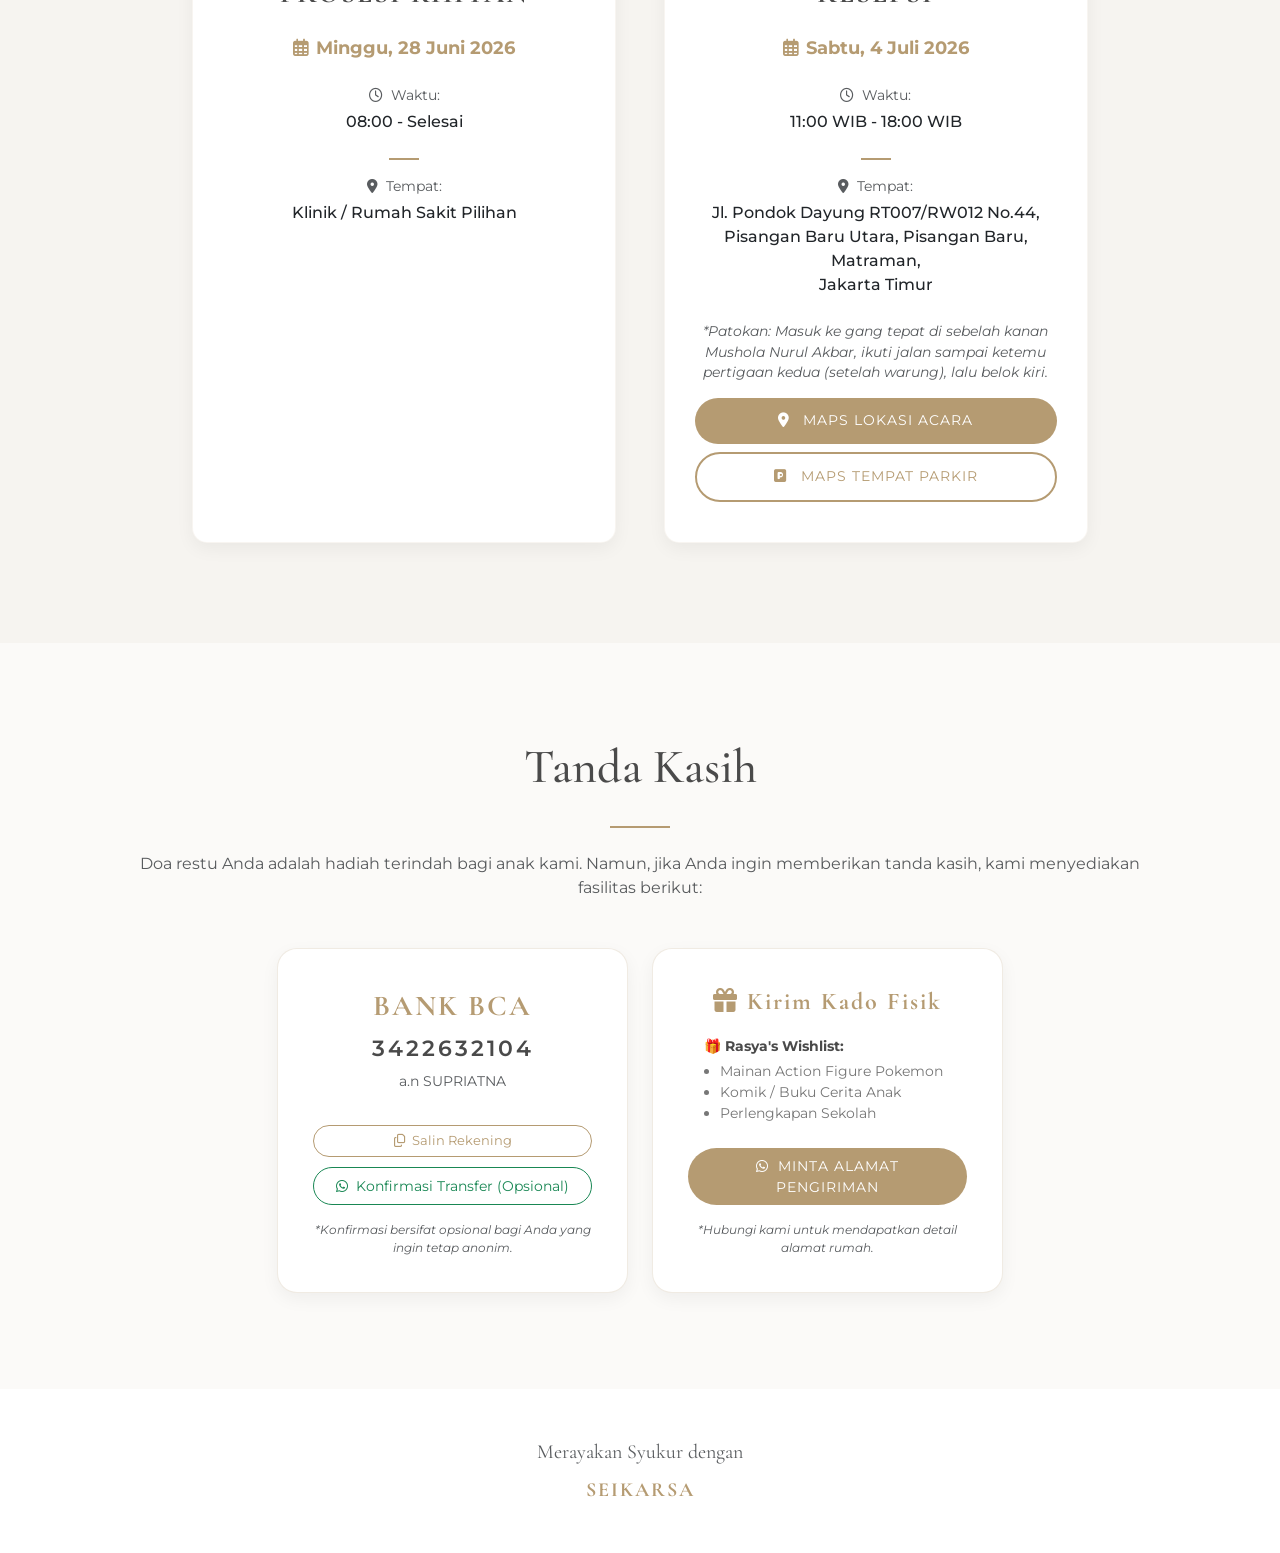
==== commit 906ccc53: "pembaruan-1" ====
--- a/index.html
+++ b/index.html
@@ -44,7 +44,7 @@
         <i class="fas fa-compact-disc"></i>
     </div>
     <audio id="bgMusic" loop>
-        <source src="https://www.bensound.com/bensound-music/bensound-memories.mp3" type="audio/mpeg">
+        <source src="https://music.apple.com/eg/song/thank-you-allah/335438989" type="audio/mpeg">
     </audio>
 
     <!-- 2. HERO SECTION (TEMA KHITANAN ISLAMI) -->
@@ -77,7 +77,7 @@
             <!-- Bingkai Foto Custom (Masuk sambil memutar) -->
             <div class="mandala-frame mb-4 mx-auto anim-rotate delay-2">
                 <img src="assets/img/mandala-star.webp" alt="Frame Mandala" class="frame-img">
-                <img src="assets/img/rasya-1.jpg" alt="Foto Jagoan" class="profile-img">
+                <img src="assets/img/rasya-1.png" alt="Foto Jagoan" class="profile-img">
             </div>
 
             <!-- Teks Arab (Masuk dari kanan) -->
@@ -89,12 +89,18 @@
             </p>
 
             <!-- Nama Jagoan (Masuk dari bawah) -->
-            <h1 class="names fw-bold mb-2 anim-bottom delay-5" style="color: var(--primary-color); font-size: clamp(2.5rem, 6vw, 4rem);">Muhammad Rasya</h1>
+            <h1 class="names fw-bold mb-1 anim-bottom delay-5" style="color: var(--primary-color); font-size: clamp(2.5rem, 6vw, 4rem);">Muhammad Rasya</h1>
 
             <!-- Garis Hiasan Bawah (Memanjang dari tengah) -->
             <div class="ornate-divider mx-auto anim-expand delay-5" style="transform-origin: center; display: flex; justify-content: center; width: 0%; overflow: hidden;">
                 <i class="fas fa-gem" style="font-size: 10px; color: var(--primary-color);"></i>
             </div>
+
+            <!-- Tambahan Nama Orang Tua -->
+            <p class="mb-4 mx-auto px-2 anim-bottom delay-5 font-serif" style="font-size: clamp(1.1rem, 2.5vw, 1.4rem); color: var(--dark-color); font-weight: 500; letter-spacing: 1px;">
+                <span style="font-size: 0.9rem; font-family: 'Montserrat', sans-serif; color: #777;">Anak ketiga dari</span> <br>
+                Bapak Supriatna & Ibu Fifiana Rosna
+            </p>
 
         </div>
     </section>
@@ -104,8 +110,8 @@
         <div class="container">
             <div class="text-center scroll-fade-up mb-5">
                 <h2 class="section-title font-serif">Potret Bahagia</h2>
+                <p class="text-muted fst-italic font-serif px-3">Momen indah pertumbuhan jagoan kami</p>
                 <div class="divider"></div>
-                <p class="text-muted fst-italic font-serif px-3">Momen indah pertumbuhan jagoan kami <br> <small>(Klik kartu untuk melihat album)</small></p>
             </div>
             
             <div class="potret-wrapper">
@@ -121,11 +127,11 @@
                     <path d="M150,300 Q160,330 140,350 Q130,320 150,300" fill="var(--primary-color)"/>
                 </svg>
 
+                <!-- Tumpukan Kartu (Atribut onclick dihapus dan cursor diubah ke default) -->
                 <div class="stack-container">
-                    <div class="stack-card-wrapper"><div class="stack-card" onclick="openLightbox('masa_kecil')"><img src="assets/img/rasya-2.webp" alt="Masa Kecil"><div class="stack-label"></div></div></div>
-                    <div class="stack-card-wrapper"><div class="stack-card" onclick="openLightbox('hobi')"><img src="assets/img/rasya-3.webp" alt="Hobi Rasya"><div class="stack-label"></div></div></div>
-                    <div class="stack-card-wrapper"><div class="stack-card" onclick="openLightbox('keluarga')"><img src="assets/img/rasya-4.webp" alt="Keluarga"><div class="stack-label"></div></div></div>
-                    <!-- <div class="stack-card-wrapper"><div class="stack-card" onclick="openLightbox('senyum')"><img src="assets/img/rasya-5.webp" alt="Senyum Ceria"><div class="stack-label"></div></div></div> -->
+                    <div class="stack-card-wrapper"><div class="stack-card" style="cursor: default;"><img src="assets/img/rasya-2.webp" alt="Masa Kecil"><div class="stack-label">BRAVE HERO</div></div></div>
+                    <div class="stack-card-wrapper"><div class="stack-card" style="cursor: default;"><img src="assets/img/rasya-3.webp" alt="Hobi Rasya"><div class="stack-label">DREAMING BIG</div></div></div>
+                    <div class="stack-card-wrapper"><div class="stack-card" style="cursor: default;"><img src="assets/img/rasya-4.webp" alt="Keluarga"><div class="stack-label">BRAVE EXPLORER</div></div></div>
                 </div>
 
                 <!-- Ornamen Kanan -->
@@ -198,7 +204,7 @@
                         <div class="acara-img-container"><img src="assets/img/syukuran.webp" alt="Syukuran" class="acara-img"></div>
                         <div class="acara-card-body">
                             <i class="fas fa-utensils acara-icon"></i>
-                            <h3 class="fw-bold mb-4 font-serif text-uppercase" style="letter-spacing: 2px;">Syukuran</h3>
+                            <h3 class="fw-bold mb-4 font-serif text-uppercase" style="letter-spacing: 2px;">Resepsi</h3>
                             
                             <!-- Tambahan Tanggal -->
                             <p class="fw-bold mb-4" style="color: var(--primary-color); font-size: 1.1rem;">
@@ -206,7 +212,7 @@
                             </p>
 
                             <p class="text-muted small mb-1"><i class="far fa-clock me-1"></i> Waktu:</p>
-                            <p class="fw-medium text-dark mb-4">11:00 WIB - Selesai</p>
+                            <p class="fw-medium text-dark mb-4">11:00 WIB - 18:00 WIB</p>
                             <div class="divider small my-3"></div>
                             <p class="text-muted small mb-1"><i class="fas fa-map-marker-alt me-1"></i> Tempat:</p>
                             <p class="fw-medium text-dark mb-4">Jl. Pondok Dayung RT007/RW012 No.44, Pisangan Baru Utara, Pisangan Baru, Matraman, <br> Jakarta Timur</p>
@@ -216,10 +222,18 @@
                                 *Patokan: Masuk ke gang tepat di sebelah kanan Mushola Nurul Akbar, ikuti jalan sampai ketemu pertigaan kedua (setelah warung), lalu belok kiri.
                             </p>
 
-                            <!-- Tombol Maps -->
-                            <a href="https://maps.app.goo.gl/WzJ2C2fzHNLzPMZr6" target="_blank" class="btn-gold mt-2 w-100">
-                                <i class="fas fa-map-marker-alt me-2"></i> BUKA GOOGLE MAPS
-                            </a>
+                            <!-- Grup Tombol Maps -->
+                            <div class="d-flex flex-column gap-2 mt-3">
+                                <!-- Tombol Maps Lokasi Acara -->
+                                <a href="https://maps.app.goo.gl/WzJ2C2fzHNLzPMZr6" target="_blank" class="btn-gold w-100">
+                                    <i class="fas fa-map-marker-alt me-2"></i> MAPS LOKASI ACARA
+                                </a>
+                                
+                                <!-- Tombol Maps Tempat Parkir -->
+                                <a href="https://maps.app.goo.gl/ivRP3orZ3pF6Pmiz7" target="_blank" class="btn-gold w-100" style="background-color: transparent; border: 2px solid var(--primary-color); color: var(--primary-color);">
+                                    <i class="fas fa-parking me-2"></i> MAPS TEMPAT PARKIR
+                                </a>
+                            </div>
                         </div>
                     </div>
                 </div>
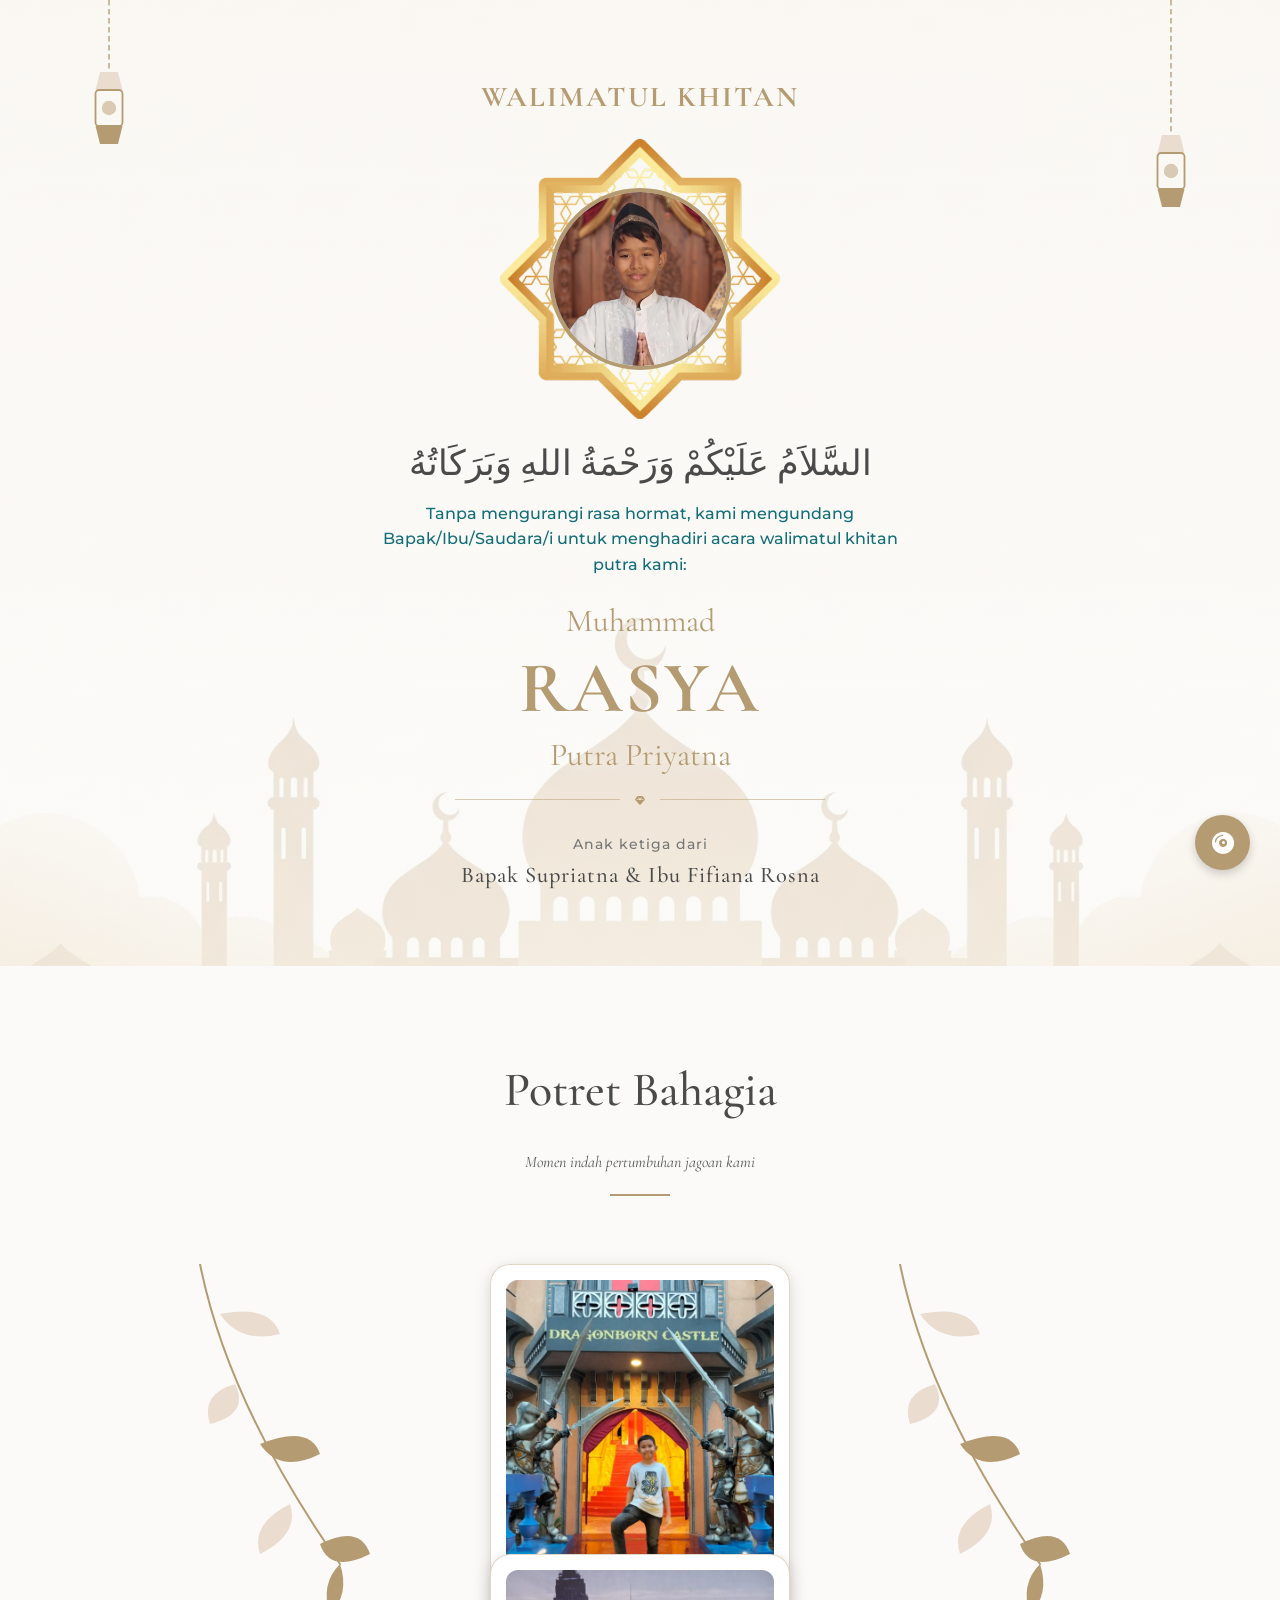
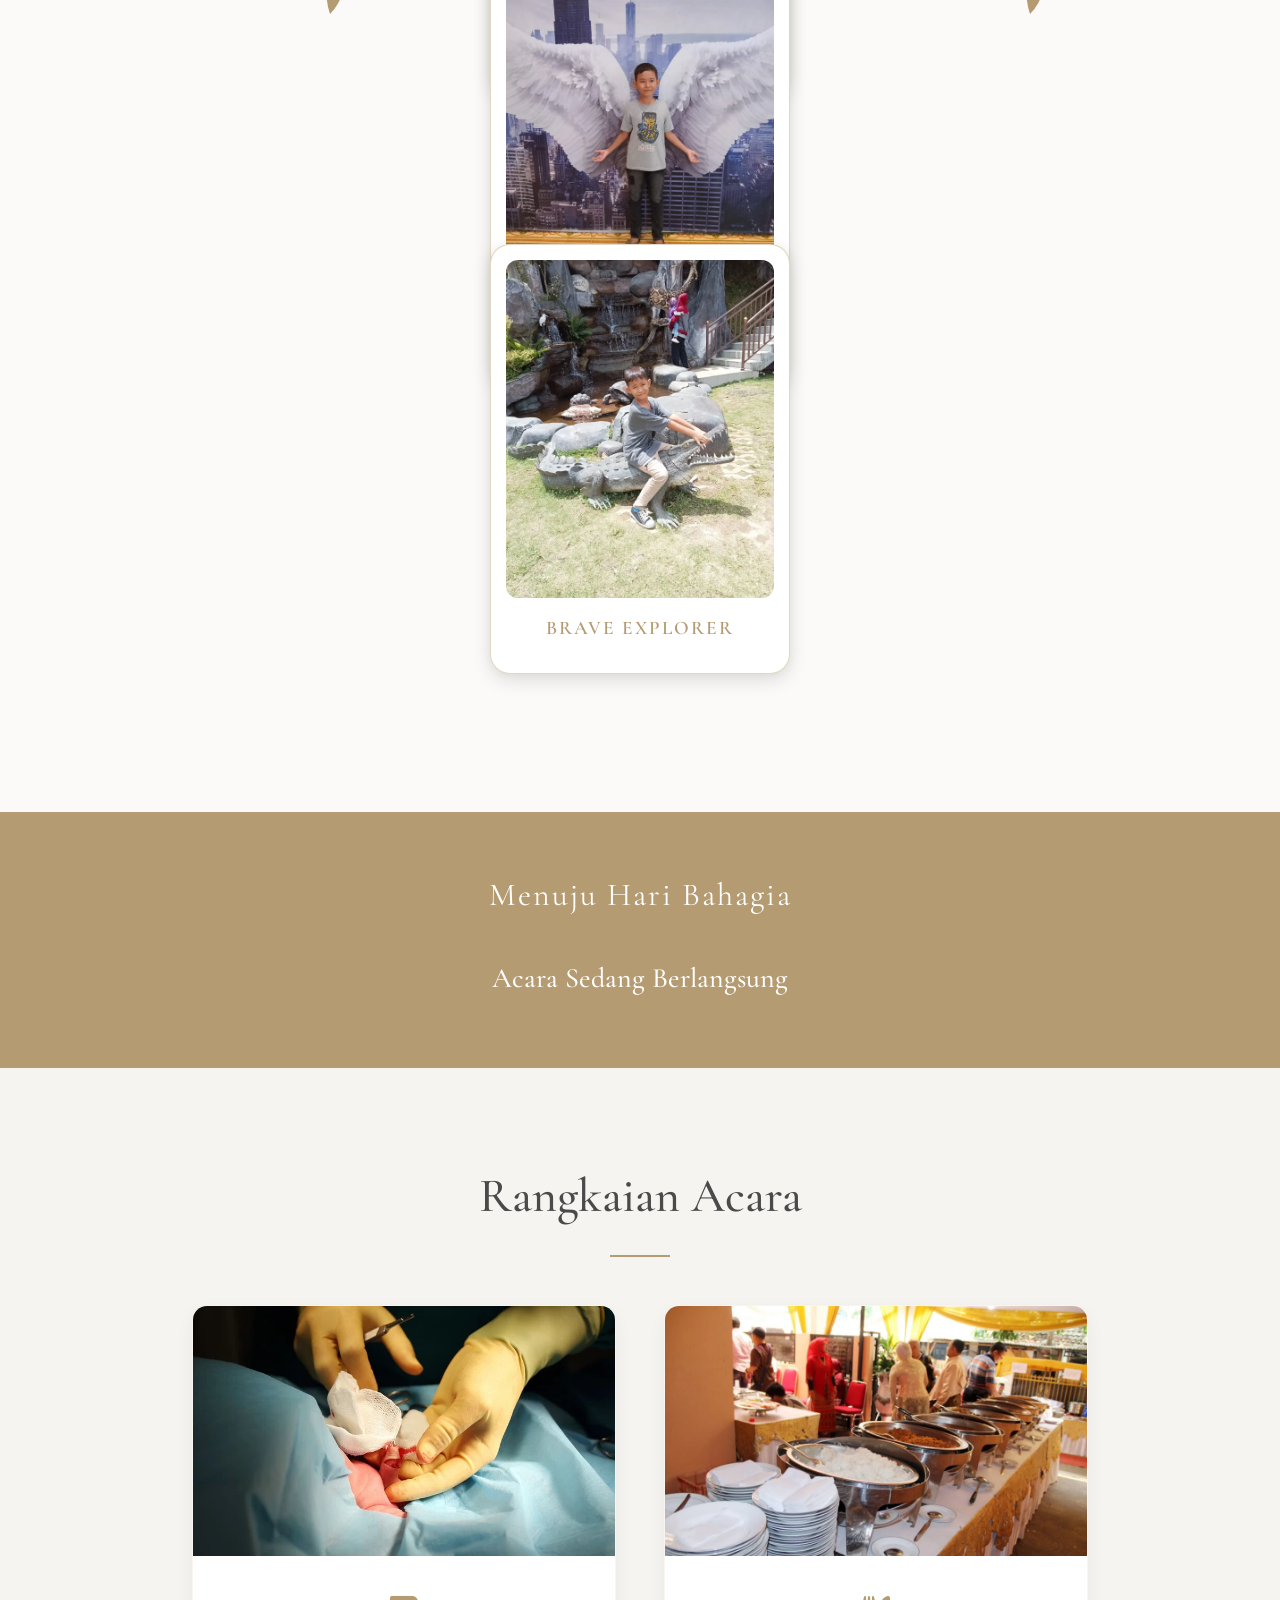
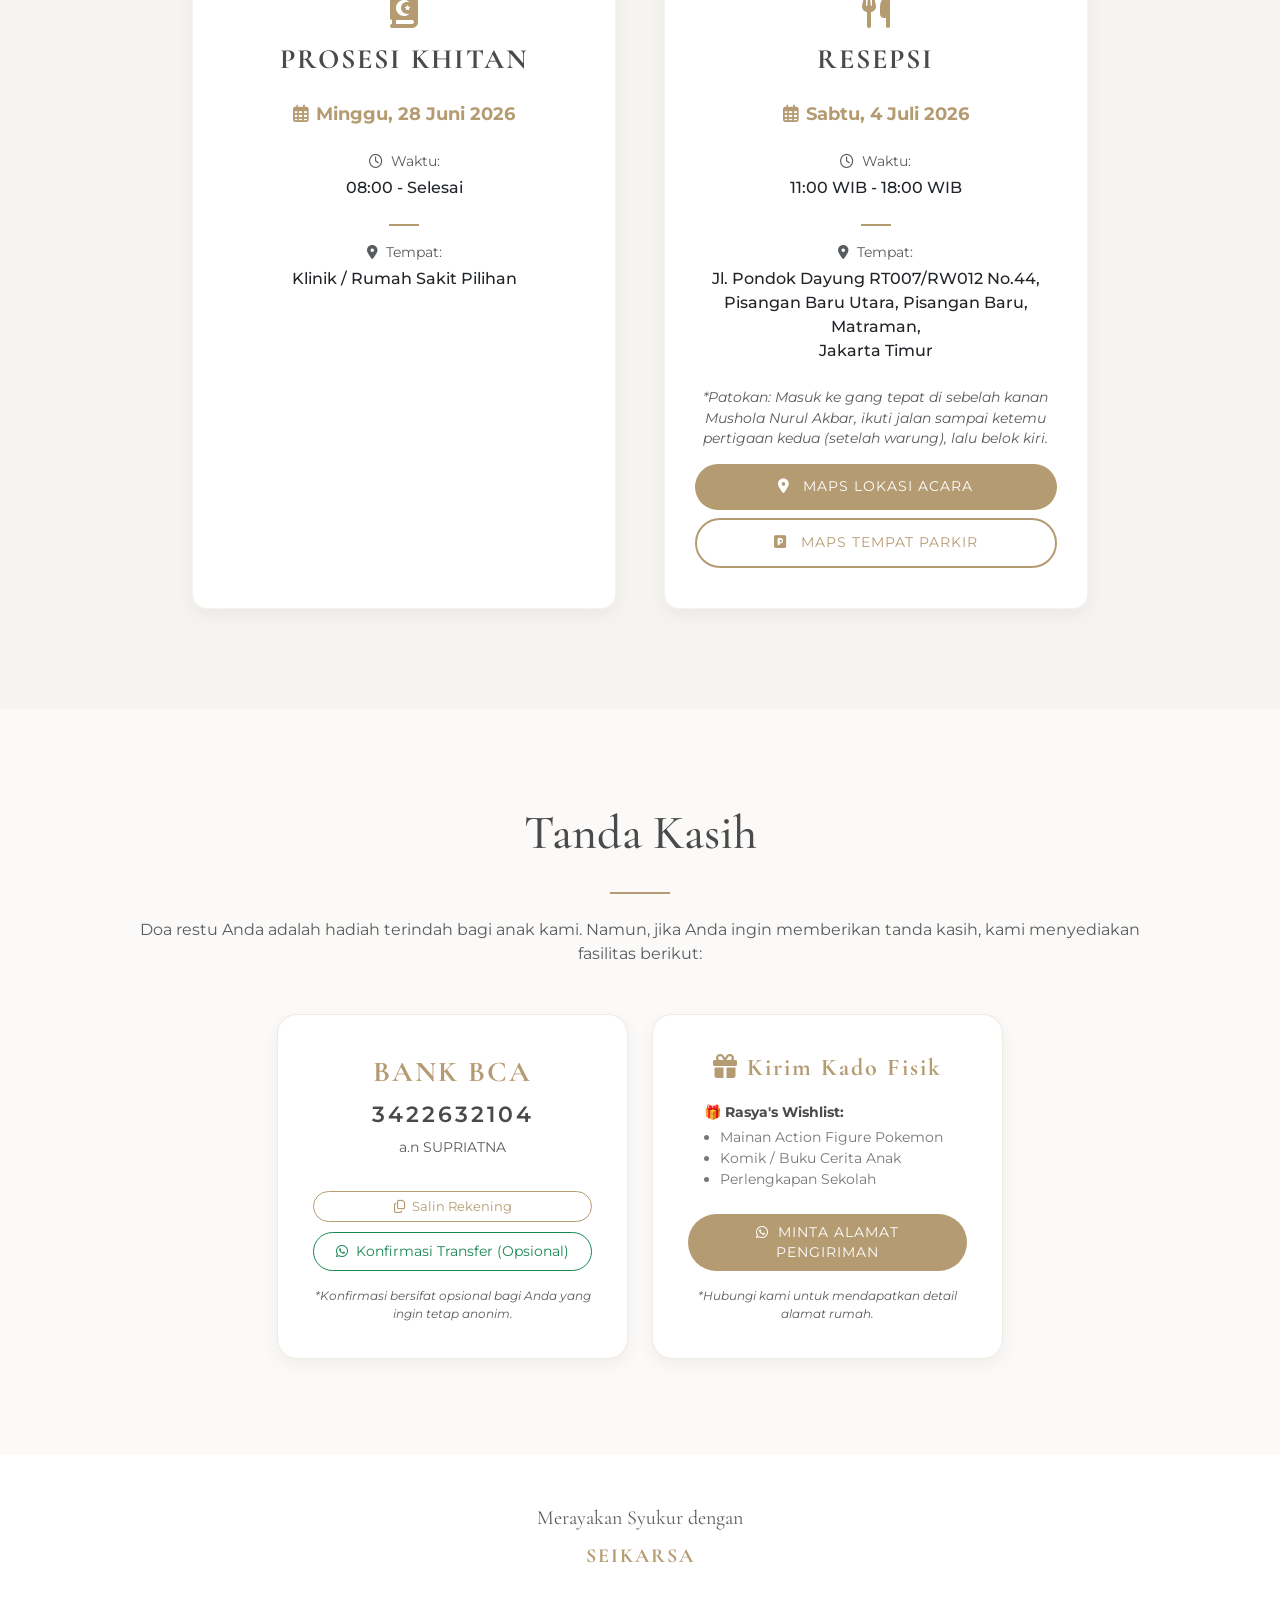
==== commit 84725b18: "ubah nama hero" ====
--- a/index.html
+++ b/index.html
@@ -89,7 +89,11 @@
             </p>
 
             <!-- Nama Jagoan (Masuk dari bawah) -->
-            <h1 class="names fw-bold mb-1 anim-bottom delay-5" style="color: var(--primary-color); font-size: clamp(2.5rem, 6vw, 4rem);">Muhammad Rasya</h1>
+            <h1 class="names mb-1 anim-bottom delay-5" style="color: var(--primary-color); line-height: 1.2;">
+                <span class="d-block fw-normal" style="font-size: clamp(1.4rem, 3.5vw, 2rem);">Muhammad</span>
+                <span class="d-block fw-bold" style="font-size: clamp(2.8rem, 7vw, 4.5rem); letter-spacing: 2px; margin: 5px 0;">RASYA</span>
+                <span class="d-block fw-normal" style="font-size: clamp(1.4rem, 3.5vw, 2rem);">Putra Priyatna</span>
+            </h1>
 
             <!-- Garis Hiasan Bawah (Memanjang dari tengah) -->
             <div class="ornate-divider mx-auto anim-expand delay-5" style="transform-origin: center; display: flex; justify-content: center; width: 0%; overflow: hidden;">
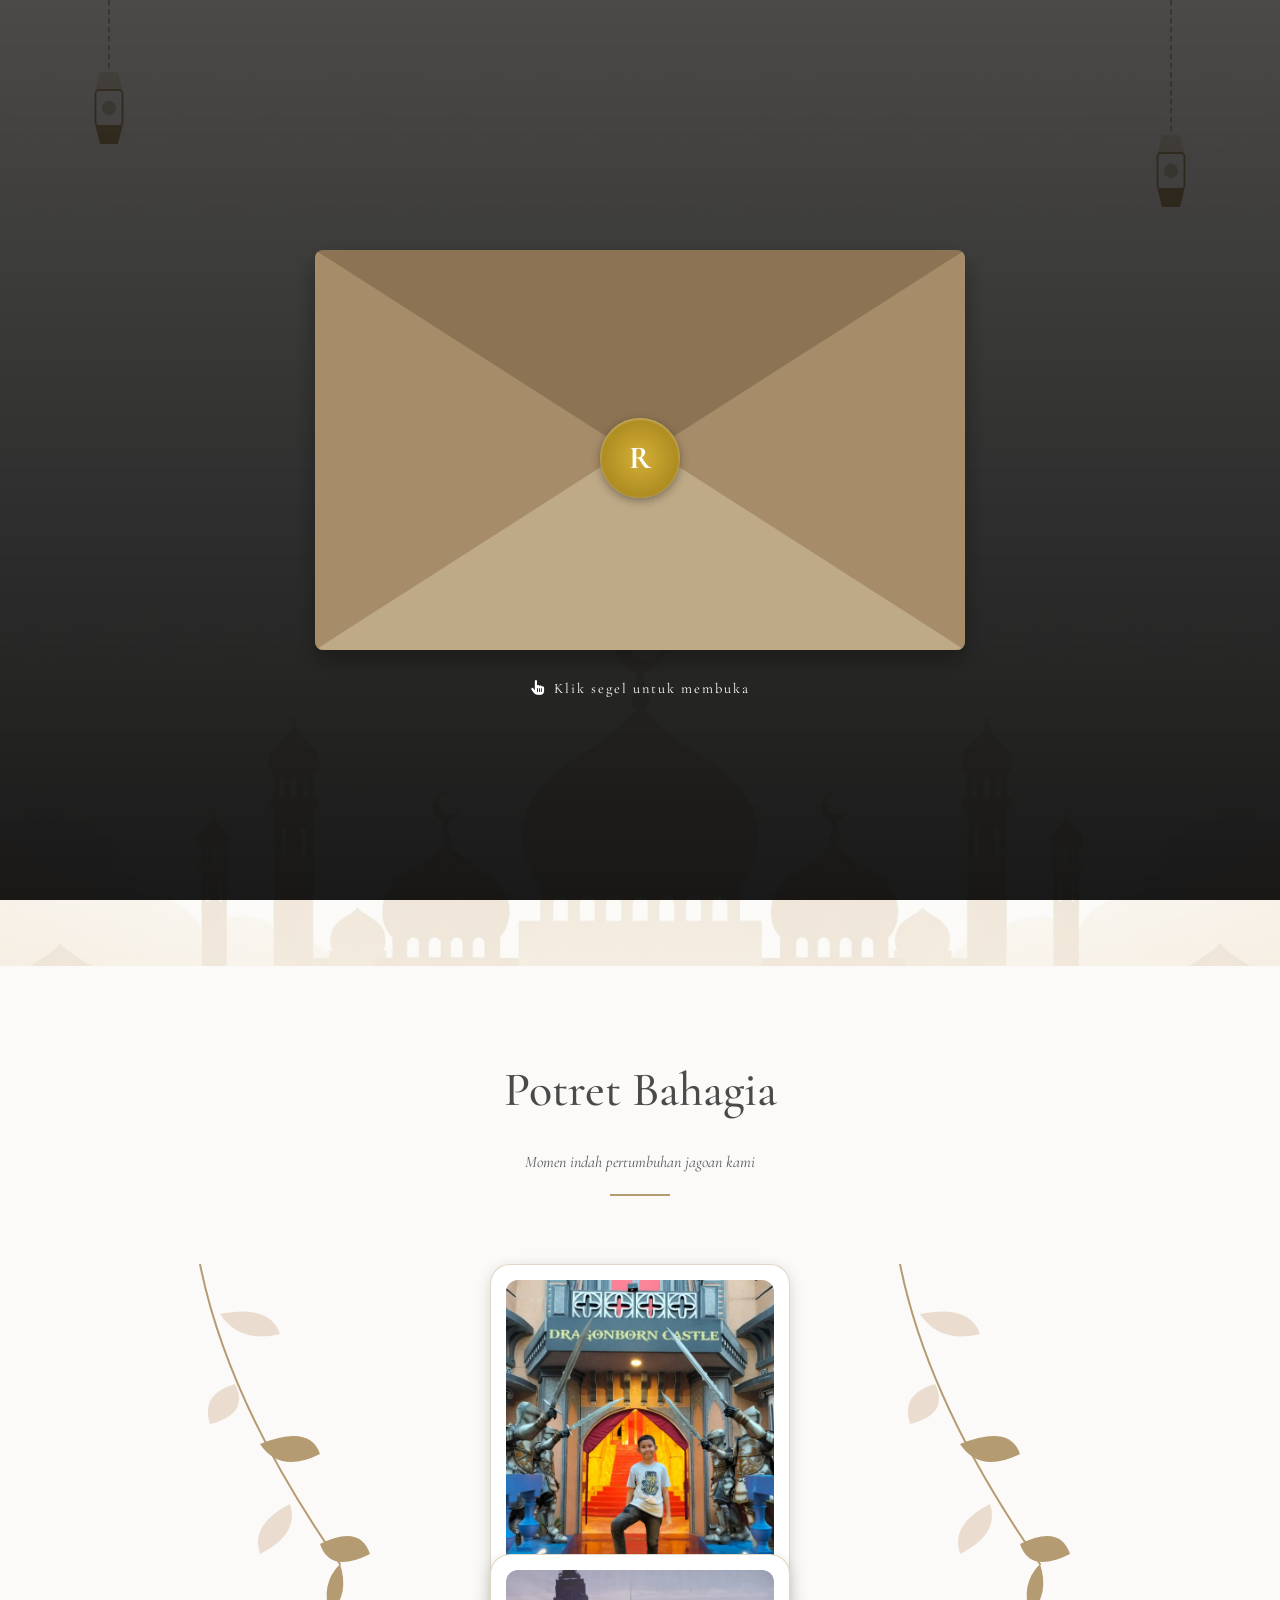
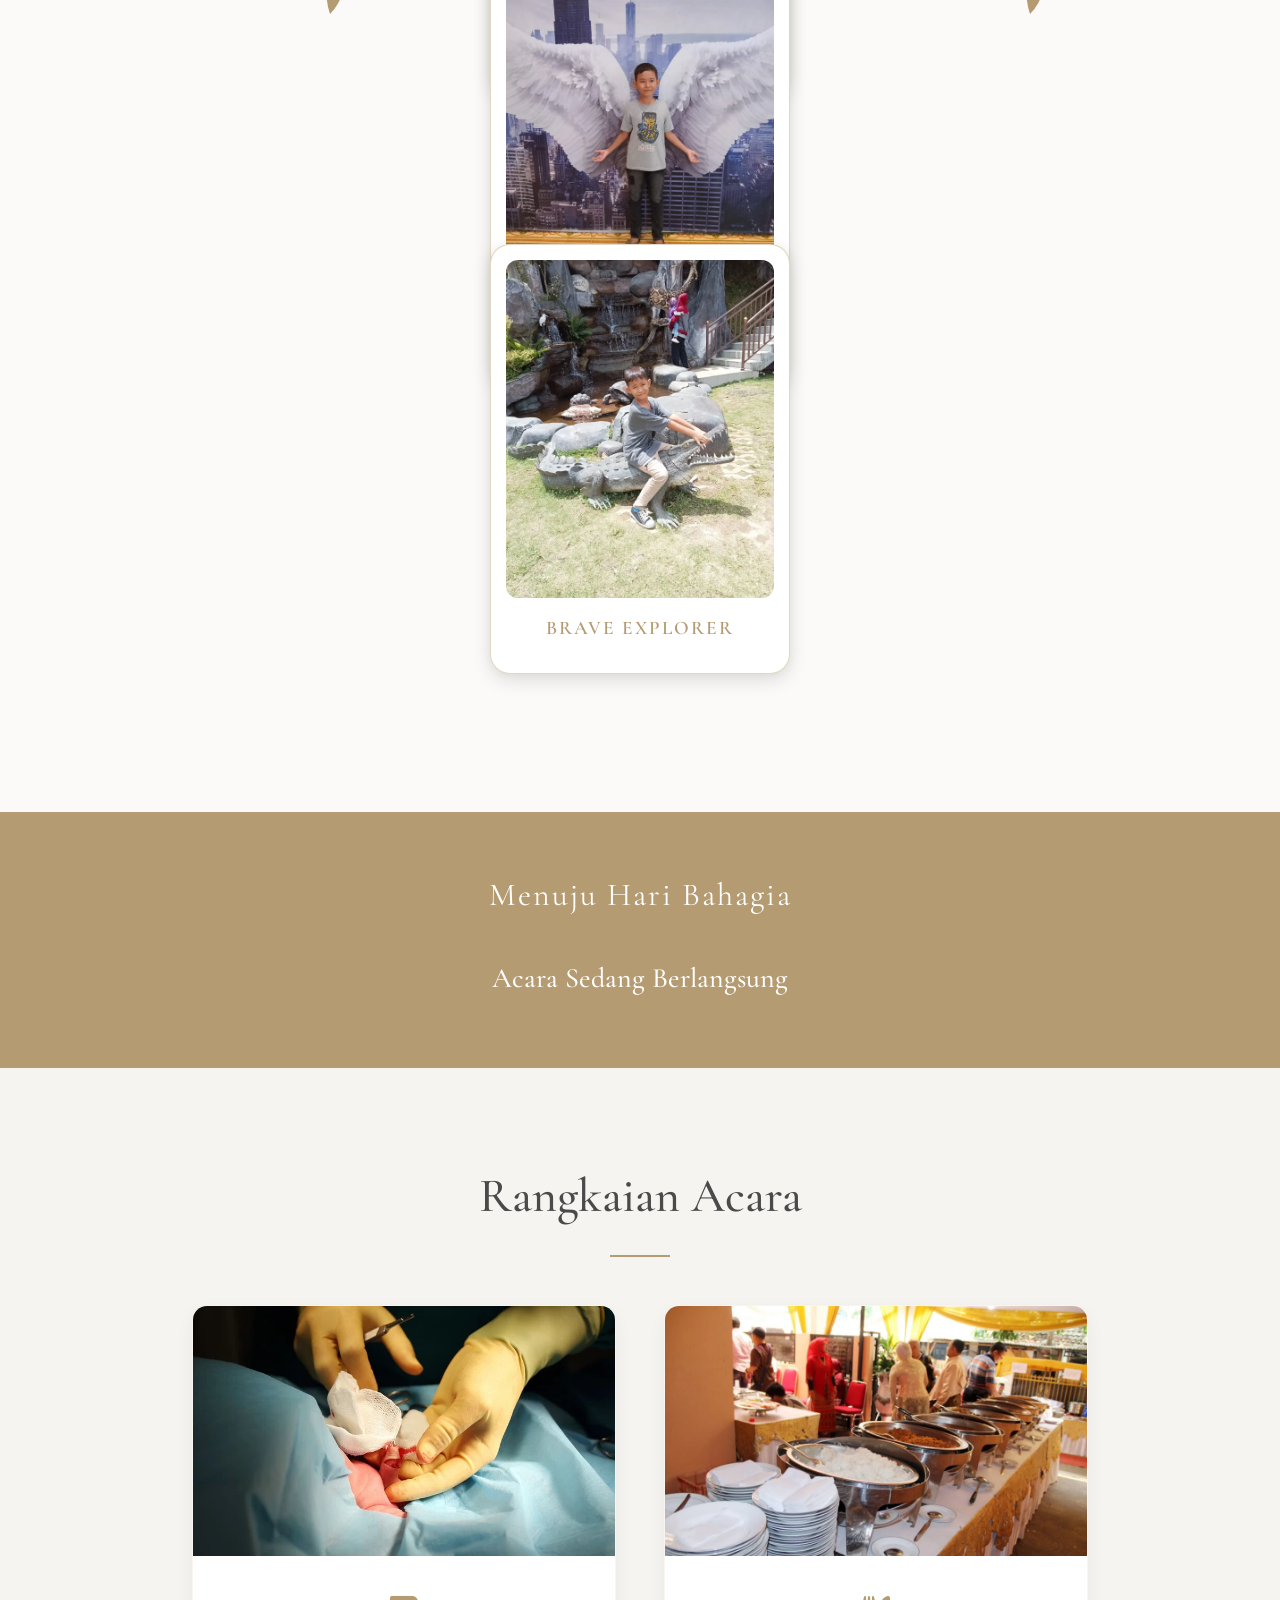
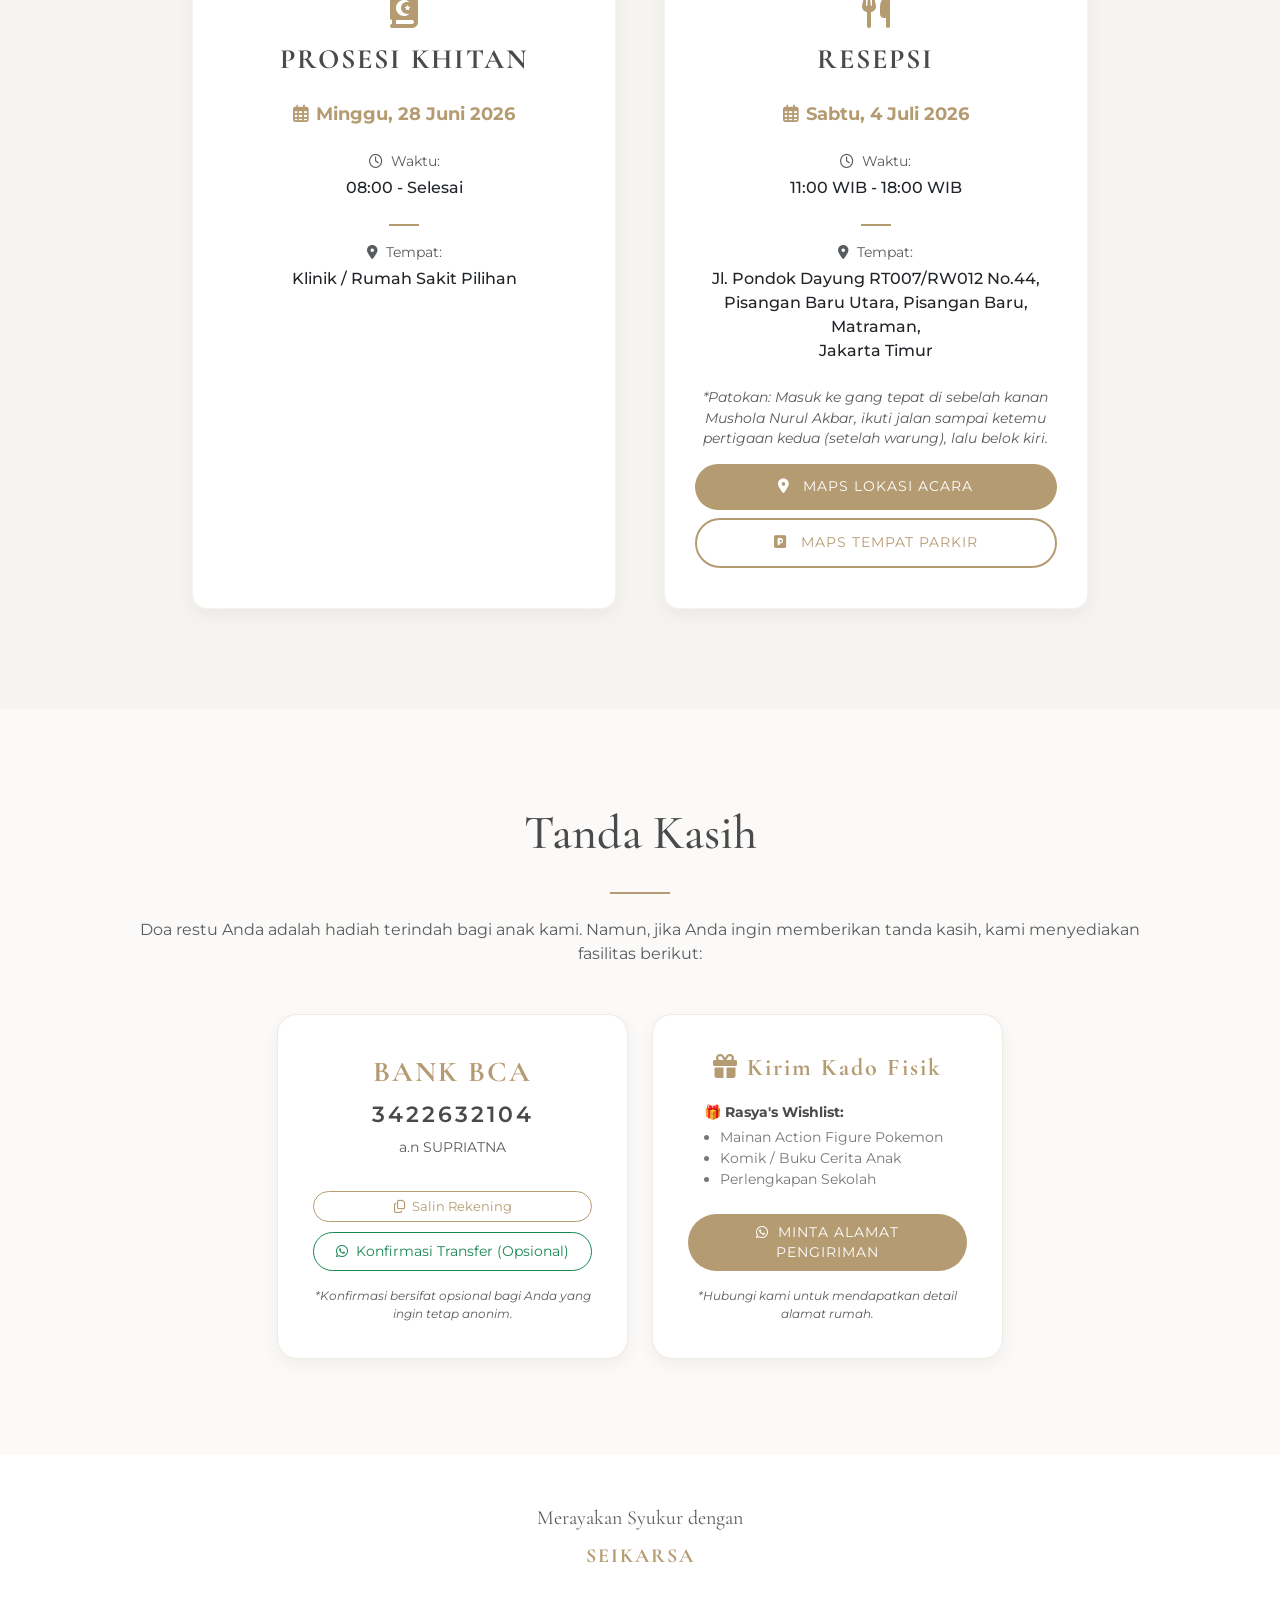
==== commit a65e94cf: "penambahan audio dan envelope" ====
--- a/index.html
+++ b/index.html
@@ -17,16 +17,26 @@
 
     <!-- 1. 3D ENVELOPE (COVER) -->
     <!-- AKTIFKAN AMPLOP -->
-    <div id="cover-screen" style="display: none;">
+    <div id="cover-screen">
         <div class="envelope-wrapper" id="envelope" onclick="openEnvelopeFlap()">
             <div class="envelope-back"></div>
             <div class="envelope-paper">
                 <div class="paper-content-inner">
-                    <p class="text-uppercase font-serif paper-title" style="color: var(--primary-color);">Tasyakuran Khitanan</p>
-                    <h2 class="font-serif paper-names" style="color: var(--dark-color);">Muhammad Rasya Putra Priyatna</h2>
-                    <div class="divider small"></div>
-                    <p class="text-muted small mb-3">Kepada Yth. Bapak/Ibu/Saudara/i</p>
-                    <button class="btn-buka-surat" onclick="event.stopPropagation(); enterWebsite();">
+                    <!-- Margin bawah (mb) diperkecil -->
+                    <p class="text-uppercase font-serif paper-title mb-1" style="color: var(--primary-color);">Tasyakuran Khitanan</p>
+                    
+                    <!-- Hierarki Nama di Kertas Amplop (Ukuran Font & Margin Disesuaikan) -->
+                    <h2 class="names mb-2" style="color: var(--dark-color); line-height: 1.1;">
+                        <span class="d-block fw-normal" style="font-size: clamp(1rem, 2.5vw, 1.2rem);">Muhammad</span>
+                        <span class="d-block fw-bold" style="font-size: clamp(1.8rem, 4.5vw, 2.5rem); letter-spacing: 2px; margin: 2px 0;">RASYA</span>
+                        <span class="d-block fw-normal" style="font-size: clamp(1rem, 2.5vw, 1.2rem);">Putra Priyatna</span>
+                    </h2>
+
+                    <!-- Margin vertikal (my) diperkecil -->
+                    <div class="divider small my-2"></div>
+                    <p class="text-muted small mb-2">Kepada Yth. Bapak/Ibu/Saudara/i</p>
+                    
+                    <button class="btn-buka-surat mt-2" onclick="event.stopPropagation(); enterWebsite();">
                         <i class="fas fa-envelope-open-text me-2"></i> Buka Undangan
                     </button>
                 </div>
@@ -34,7 +44,13 @@
             <div class="envelope-front-left"></div>
             <div class="envelope-front-right"></div>
             <div class="envelope-front-bottom"></div>
-            <div class="envelope-flap"><div class="wax-seal">R</div></div>
+            
+            <!-- Perbaikan Stempel Amplop (Dipisah dari clip-path) -->
+            <div class="envelope-flap">
+                <div class="flap-shape"></div>
+                <div class="wax-seal">R</div>
+            </div>
+
             <div class="click-guide font-serif"><i class="fas fa-hand-pointer me-2"></i>Klik segel untuk membuka</div>
         </div>
     </div>
@@ -44,7 +60,7 @@
         <i class="fas fa-compact-disc"></i>
     </div>
     <audio id="bgMusic" loop>
-        <source src="https://music.apple.com/eg/song/thank-you-allah/335438989" type="audio/mpeg">
+        <source src="assets/audio/lagu-1.mpeg" type="audio/mpeg">
     </audio>
 
     <!-- 2. HERO SECTION (TEMA KHITANAN ISLAMI) -->
--- a/assets/css/style.css
+++ b/assets/css/style.css
@@ -109,7 +109,9 @@
         .envelope-wrapper { position: relative; width: 90vw; max-width: 650px; height: 60vw; max-height: 400px; perspective: 1500px; margin: 0 auto; }
         .envelope-back { position: absolute; top: 0; left: 0; width: 100%; height: 100%; background-color: #5c4b37; border-radius: 8px; box-shadow: 0 10px 25px rgba(0,0,0,0.35); z-index: 1; }
         .envelope-paper {
-            position: absolute; top: 5%; left: 5%; width: 90%; height: 90%; background-color: #fff;
+            position: absolute; top: 5%; left: 5%; width: 90%; height: 90%; 
+            /* Background diubah dari #fff menjadi radial gradient halus */
+            background: radial-gradient(circle, #ffffff 40%, #fbfaf8 70%, #efe6d5 100%);
             border-radius: 8px; z-index: 2; display: flex; flex-direction: column; justify-content: center; align-items: center; text-align: center; box-shadow: 0 0 15px rgba(0,0,0,0.3); padding: 20px;
         }
         .paper-content-inner { opacity: 0; transform: translateY(15px); transition: opacity 0.6s ease, transform 0.6s ease; width: 100%; }
@@ -119,7 +121,11 @@
         .envelope-front-left { position: absolute; top: 0; left: 0; width: 100%; height: 100%; pointer-events: none; background-color: var(--envelope-bg); clip-path: polygon(0 0, 52% 50%, 0 100%); z-index: 3; border-radius: 8px 0 0 8px; }
         .envelope-front-right { position: absolute; top: 0; left: 0; width: 100%; height: 100%; pointer-events: none; background-color: var(--envelope-bg); clip-path: polygon(100% 0, 100% 100%, 48% 50%); z-index: 3; border-radius: 0 8px 8px 0; }
         .envelope-front-bottom { position: absolute; top: 0; left: 0; width: 100%; height: 100%; pointer-events: none; background-color: var(--envelope-light); clip-path: polygon(0 100%, 50% 48%, 100% 100%); z-index: 4; border-radius: 0 0 8px 8px; }
-        .envelope-flap { position: absolute; top: 0; left: 0; width: 100%; height: 100%; background-color: var(--envelope-dark); clip-path: polygon(0 0, 100% 0, 50% 52%); z-index: 5; border-radius: 8px 8px 0 0; transform-origin: top; transform-style: preserve-3d; transition: transform 0.8s cubic-bezier(0.4, 0, 0.2, 1); cursor: pointer; will-change: transform;}
+        /* Kodingan .envelope-flap diperbarui (background dan clip-path dipindah) */
+        .envelope-flap { position: absolute; top: 0; left: 0; width: 100%; height: 100%; z-index: 5; border-radius: 8px 8px 0 0; transform-origin: top; transform-style: preserve-3d; transition: transform 0.8s cubic-bezier(0.4, 0, 0.2, 1); cursor: pointer; will-change: transform;}
+        
+        /* Tambahan class baru untuk membentuk segitiga penutup */
+        .flap-shape { position: absolute; top: 0; left: 0; width: 100%; height: 100%; background-color: var(--envelope-dark); clip-path: polygon(0 0, 100% 0, 50% 52%); border-radius: 8px 8px 0 0; }
 
         .wax-seal {
             position: absolute; top: 52%; left: 50%; transform: translate(-50%, -50%);
